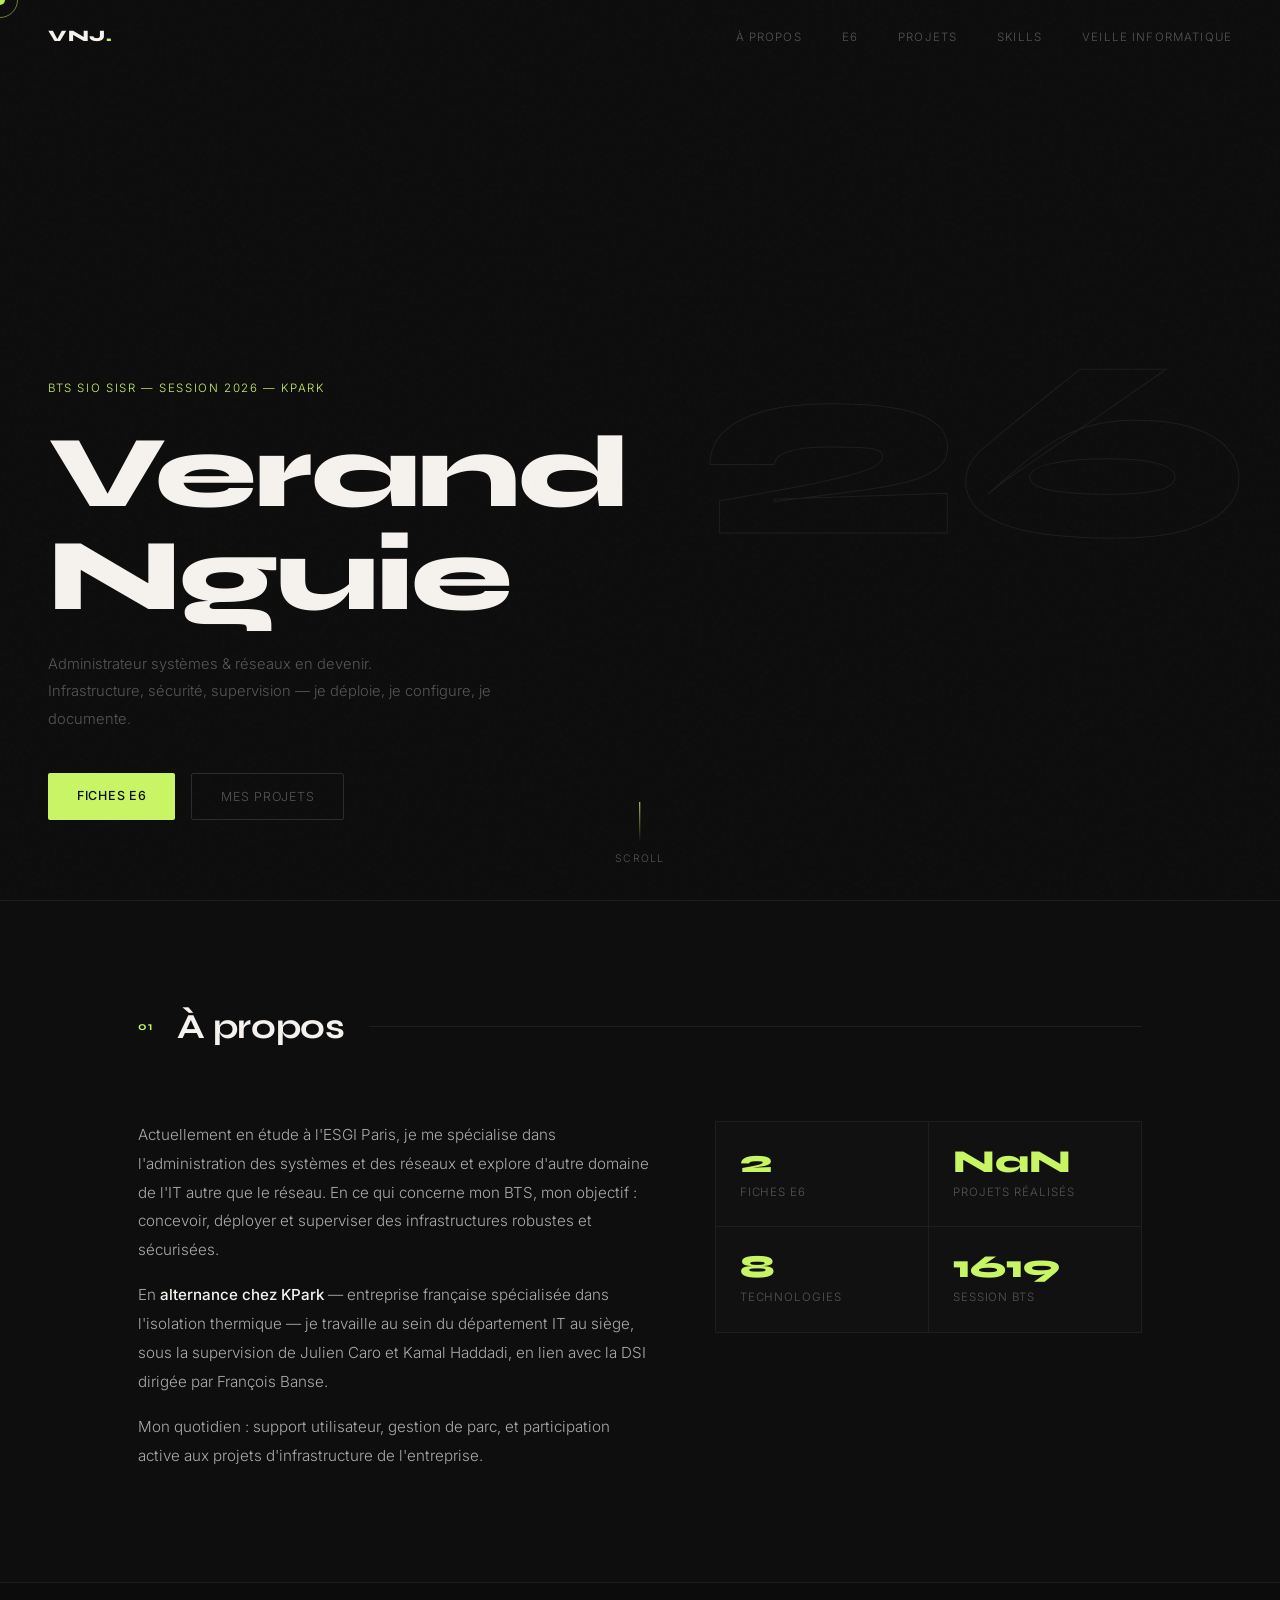
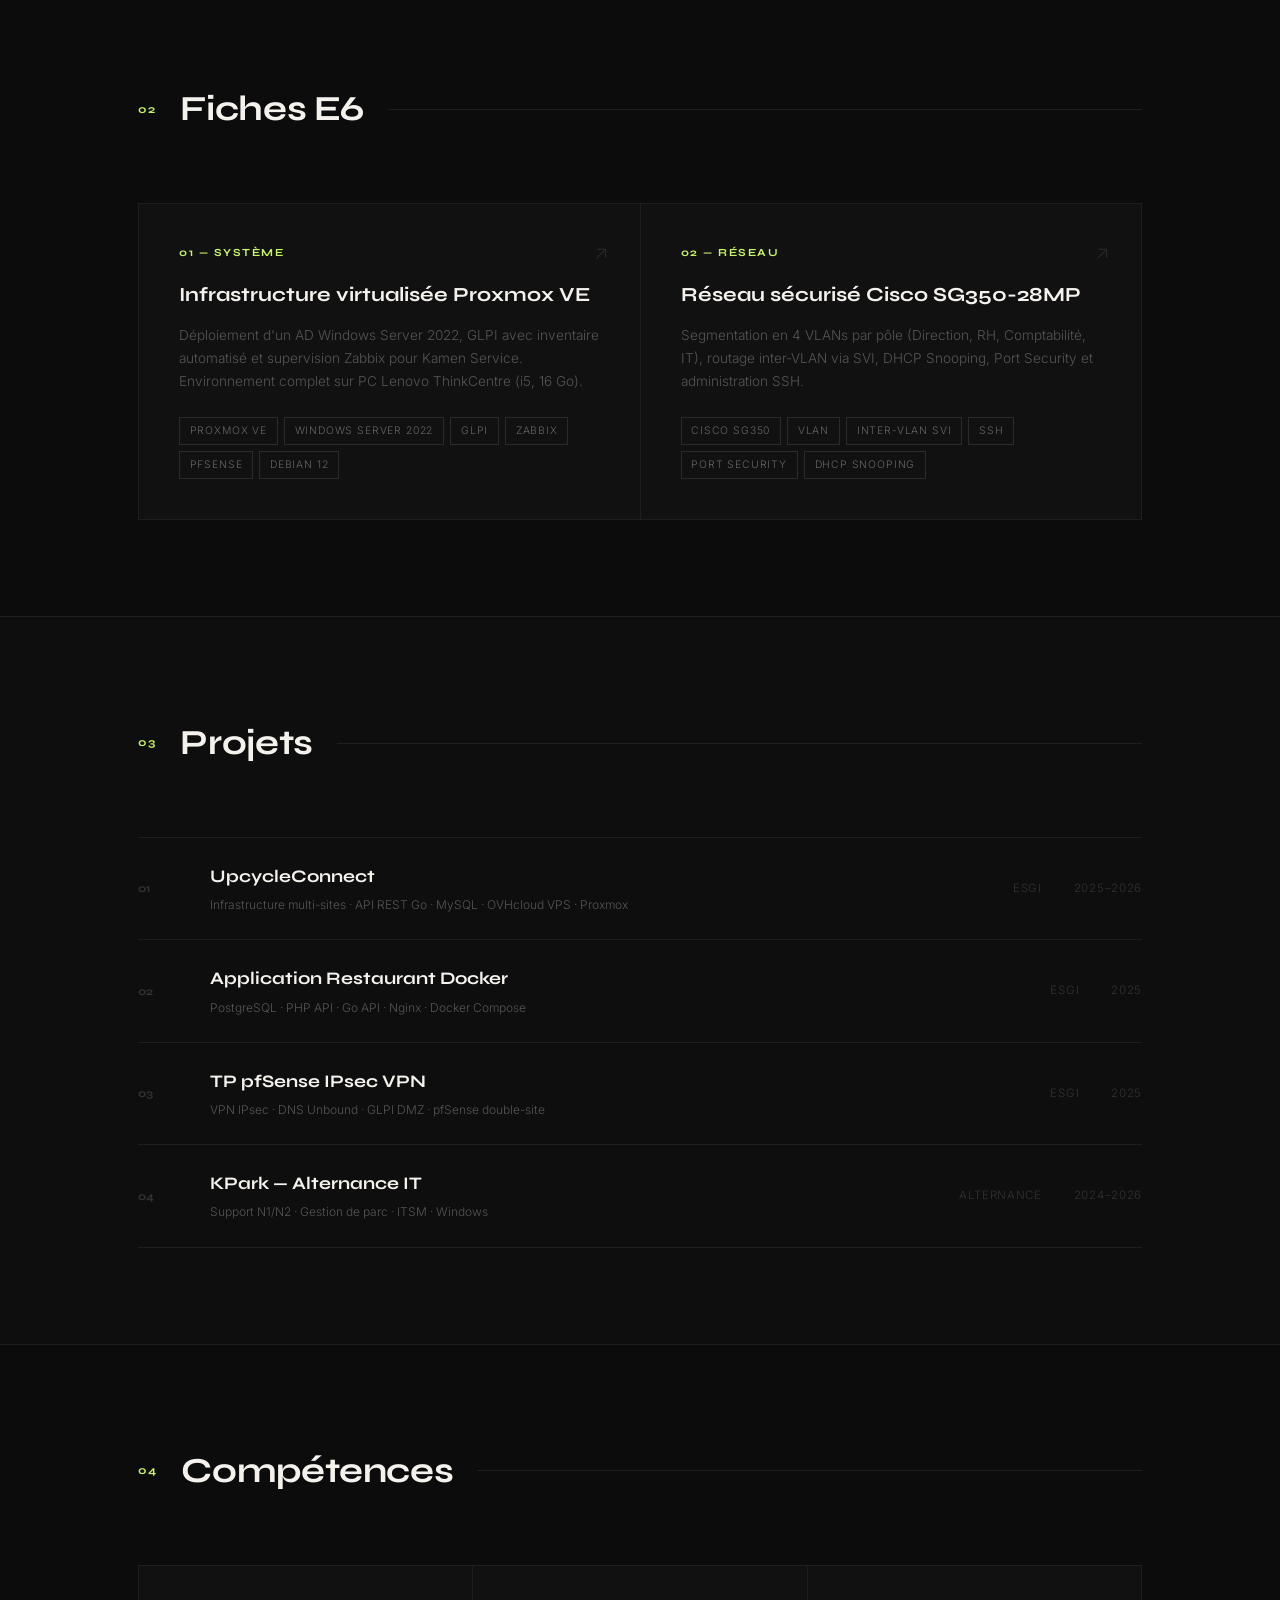
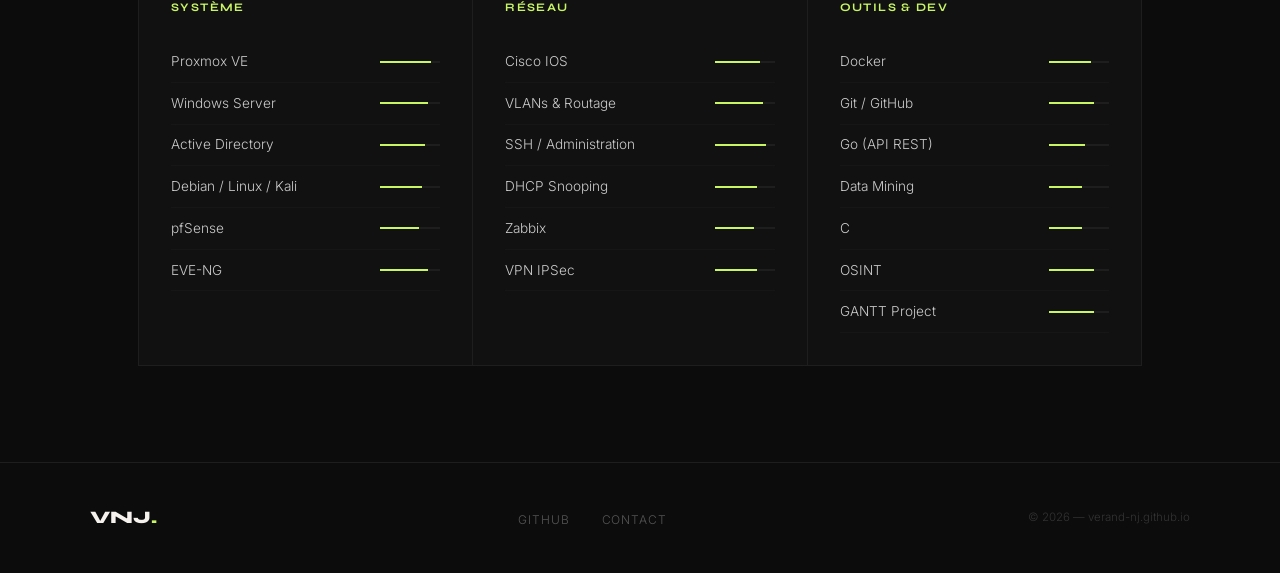
==== index.html @ 76fbdc2b "Dépot portfolio" ====
<!DOCTYPE html>
<html lang="fr">
<head>
  <meta charset="UTF-8" />
  <meta name="viewport" content="width=device-width, initial-scale=1.0" />
  <title>Verand NJ — Portfolio BTS SIO SISR</title>
  <link rel="preconnect" href="https://fonts.googleapis.com" />
  <link rel="preconnect" href="https://fonts.gstatic.com" crossorigin />
  <link href="https://fonts.googleapis.com/css2?family=Syne:wght@400;500;600;700;800&family=Inter:wght@300;400;500&display=swap" rel="stylesheet" />
  <link rel="stylesheet" href="style.css" />
</head>
<body>

  <!-- Curseur personnalisé -->
  <div id="cursor"></div>
  <div id="cursor-ring"></div>

  <!-- NAVBAR -->
  <nav id="navbar">
    <span class="nav-logo">VNJ<span class="accent">.</span></span>
    <ul class="nav-links">
      <li><a href="#about">À propos</a></li>
      <li><a href="#fiches">E6</a></li>
      <li><a href="#projets">Projets</a></li>
      <li><a href="#skills">Skills</a></li>
      <li><a href="#veille informatique">veille informatique</a></li>
    </ul>
  </nav>

  <!-- HERO -->
  <section class="hero" id="home">
    <div class="hero-noise"></div>
    <div class="hero-counter" id="heroNum">26</div>
    <p class="hero-tag" id="heroTag">BTS SIO SISR — Session 2026 — KPark</p>
    <h1 id="heroTitle">Verand<br>Nguie</h1>
    <p class="hero-sub" id="heroSub">
      Administrateur systèmes &amp; réseaux en devenir.<br>
      Infrastructure, sécurité, supervision — je déploie, je configure, je documente.
    </p>
    <div class="hero-btns" id="heroBtns">
      <a class="btn btn-accent" href="#fiches">Fiches E6</a>
      <a class="btn btn-ghost" href="#projets">Mes projets</a>
    </div>
    <div class="hero-scroll">
      <div class="scroll-line"></div>
      <span>Scroll</span>
    </div>
  </section>

  <!-- À PROPOS -->
  <div class="bg-alt" id="about">
    <div class="section reveal">
      <div class="section-header">
        <span class="section-num">01</span>
        <h2 class="section-title">À propos</h2>
        <div class="section-line"></div>
      </div>
      <div class="about-grid">
        <div class="about-text">
          <p>Actuellement en étude à l'ESGI Paris, je me spécialise dans l'administration des systèmes et des réseaux et explore d'autre domaine de l'IT autre que le réseau. En ce qui concerne mon BTS, mon objectif : concevoir, déployer et superviser des infrastructures robustes et sécurisées.</p>
          <p>En <strong>alternance chez KPark</strong> — entreprise française spécialisée dans l'isolation thermique — je travaille au sein du département IT au siège, sous la supervision de Julien Caro et Kamal Haddadi, en lien avec la DSI dirigée par François Banse.</p>
          <p>Mon quotidien : support utilisateur, gestion de parc, et participation active aux projets d'infrastructure de l'entreprise.</p>
        </div>
        <div>
          <div class="about-stats">
            <div class="stat">
              <div class="stat-num" data-target="2">0</div>
              <div class="stat-label">Fiches E6</div>
            </div>
            <div class="stat">
              <div class="stat-num" data-target="..">0</div>
              <div class="stat-label">Projets réalisés</div>
            </div>
            <div class="stat">
              <div class="stat-num" data-target="8">0</div>
              <div class="stat-label">Technologies</div>
            </div>
            <div class="stat">
              <div class="stat-num" data-target="2026">0</div>
              <div class="stat-label">Session BTS</div>
            </div>
          </div>
        </div>
      </div>
    </div>
  </div>

  <!-- FICHES E6 -->
  <div id="fiches">
    <div class="section reveal">
      <div class="section-header">
        <span class="section-num">02</span>
        <h2 class="section-title">Fiches E6</h2>
        <div class="section-line"></div>
      </div>
      <div class="fiches-grid">

        <!-- Fiche Système -->
        <a class="fiche-card" href="Fiche_Système.pdf" target="_blank">
          <div class="fiche-arrow">↗</div>
          <div class="fiche-num">01 — Système</div>
          <div class="fiche-title">Infrastructure virtualisée Proxmox VE</div>
          <div class="fiche-desc">
            Déploiement d'un AD Windows Server 2022, GLPI avec inventaire automatisé et supervision Zabbix pour Kamen Service. Environnement complet sur PC Lenovo ThinkCentre (i5, 16 Go).
          </div>
          <div class="fiche-tags">
            <span class="fiche-tag">Proxmox VE</span>
            <span class="fiche-tag">Windows Server 2022</span>
            <span class="fiche-tag">GLPI</span>
            <span class="fiche-tag">Zabbix</span>
            <span class="fiche-tag">pfSense</span>
            <span class="fiche-tag">Debian 12</span>
          </div>
        </a>

        <!-- Fiche Réseau -->
        <a class="fiche-card" href="Fiche_Réseau.pdf" target="_blank">
          <div class="fiche-arrow">↗</div>
          <div class="fiche-num">02 — Réseau</div>
          <div class="fiche-title">Réseau sécurisé Cisco SG350-28MP</div>
          <div class="fiche-desc">
            Segmentation en 4 VLANs par pôle (Direction, RH, Comptabilité, IT), routage inter-VLAN via SVI, DHCP Snooping, Port Security et administration SSH.
          </div>
          <div class="fiche-tags">
            <span class="fiche-tag">Cisco SG350</span>
            <span class="fiche-tag">VLAN</span>
            <span class="fiche-tag">Inter-VLAN SVI</span>
            <span class="fiche-tag">SSH</span>
            <span class="fiche-tag">Port Security</span>
            <span class="fiche-tag">DHCP Snooping</span>
          </div>
        </a>

      </div>
    </div>
  </div>

  <!-- PROJETS -->
  <div class="bg-alt" id="projets">
    <div class="section reveal">
      <div class="section-header">
        <span class="section-num">03</span>
        <h2 class="section-title">Projets</h2>
        <div class="section-line"></div>
      </div>
      <div class="projects-list">

        <a class="project-row" href="#" target="_blank">
          <span class="project-idx">01</span>
          <div>
            <div class="project-name">UpcycleConnect</div>
            <div class="project-tech">Infrastructure multi-sites · API REST Go · MySQL · OVHcloud VPS · Proxmox</div>
          </div>
          <span class="project-context">ESGI</span>
          <span class="project-year">2025–2026</span>
        </a>

        <a class="project-row" href="#" target="_blank">
          <span class="project-idx">02</span>
          <div>
            <div class="project-name">Application Restaurant Docker</div>
            <div class="project-tech">PostgreSQL · PHP API · Go API · Nginx · Docker Compose</div>
          </div>
          <span class="project-context">ESGI</span>
          <span class="project-year">2025</span>
        </a>

        <a class="project-row" href="#" target="_blank">
          <span class="project-idx">03</span>
          <div>
            <div class="project-name">TP pfSense IPsec VPN</div>
            <div class="project-tech">VPN IPsec · DNS Unbound · GLPI DMZ · pfSense double-site</div>
          </div>
          <span class="project-context">ESGI</span>
          <span class="project-year">2025</span>
        </a>

        <a class="project-row" href="#" target="_blank">
          <span class="project-idx">04</span>
          <div>
            <div class="project-name">KPark — Alternance IT</div>
            <div class="project-tech">Support N1/N2 · Gestion de parc · ITSM · Windows</div>
          </div>
          <span class="project-context">Alternance</span>
          <span class="project-year">2024–2026</span>
        </a>

      </div>
    </div>
  </div>

  <!-- COMPÉTENCES -->
  <div id="skills">
    <div class="section reveal">
      <div class="section-header">
        <span class="section-num">04</span>
        <h2 class="section-title">Compétences</h2>
        <div class="section-line"></div>
      </div>
      <div class="skills-container">

        <div class="skill-block">
          <h3>Système</h3>
          <div class="skill-item"><span class="skill-name">Proxmox VE</span><div class="skill-bar"><div class="skill-bar-fill" data-w="85"></div></div></div>
          <div class="skill-item"><span class="skill-name">Windows Server</span><div class="skill-bar"><div class="skill-bar-fill" data-w="80"></div></div></div>
          <div class="skill-item"><span class="skill-name">Active Directory</span><div class="skill-bar"><div class="skill-bar-fill" data-w="75"></div></div></div>
          <div class="skill-item"><span class="skill-name">Debian / Linux / Kali</span><div class="skill-bar"><div class="skill-bar-fill" data-w="70"></div></div></div>
          <div class="skill-item"><span class="skill-name">pfSense</span><div class="skill-bar"><div class="skill-bar-fill" data-w="65"></div></div></div>
          <div class="skill-item"><span class="skill-name">EVE-NG</span><div class="skill-bar"><div class="skill-bar-fill" data-w="80"></div></div></div>
        </div>

        <div class="skill-block">
          <h3>Réseau</h3>
          <div class="skill-item"><span class="skill-name">Cisco IOS</span><div class="skill-bar"><div class="skill-bar-fill" data-w="75"></div></div></div>
          <div class="skill-item"><span class="skill-name">VLANs & Routage</span><div class="skill-bar"><div class="skill-bar-fill" data-w="80"></div></div></div>
          <div class="skill-item"><span class="skill-name">SSH / Administration</span><div class="skill-bar"><div class="skill-bar-fill" data-w="85"></div></div></div>
          <div class="skill-item"><span class="skill-name">DHCP Snooping</span><div class="skill-bar"><div class="skill-bar-fill" data-w="70"></div></div></div>
          <div class="skill-item"><span class="skill-name">Zabbix</span><div class="skill-bar"><div class="skill-bar-fill" data-w="65"></div></div></div>
          <div class="skill-item"><span class="skill-name">VPN IPSec</span><div class="skill-bar"><div class="skill-bar-fill" data-w="70"></div></div></div>
        </div>

        <div class="skill-block">
          <h3>Outils & Dev</h3>
          <div class="skill-item"><span class="skill-name">Docker</span><div class="skill-bar"><div class="skill-bar-fill" data-w="70"></div></div></div>
          <div class="skill-item"><span class="skill-name">Git / GitHub</span><div class="skill-bar"><div class="skill-bar-fill" data-w="75"></div></div></div>
          <div class="skill-item"><span class="skill-name">Go (API REST)</span><div class="skill-bar"><div class="skill-bar-fill" data-w="60"></div></div></div>
          <div class="skill-item"><span class="skill-name">Data Mining</span><div class="skill-bar"><div class="skill-bar-fill" data-w="55"></div></div></div>
          <div class="skill-item"><span class="skill-name">C</span><div class="skill-bar"><div class="skill-bar-fill" data-w="55"></div></div></div>
          <div class="skill-item"><span class="skill-name">OSINT</span><div class="skill-bar"><div class="skill-bar-fill" data-w="75"></div></div></div>
          <div class="skill-item"><span class="skill-name">GANTT Project</span><div class="skill-bar"><div class="skill-bar-fill" data-w="75"></div></div></div>
        </div>

      </div>
    </div>
  </div>

  <!-- FOOTER -->
  <footer>
    <div class="footer-inner">
      <div class="footer-logo">VNJ<span class="accent">.</span></div>
      <ul class="footer-links">
        <li><a href="https://github.com/verand-nj" target="_blank">GitHub</a></li>
        <li><a href="mailto:verandnguie02@gmail.comm">Contact</a></li>
      </ul>
      <span class="footer-year">© 2026 — verand-nj.github.io</span>
    </div>
  </footer>

  <script src="script.js"></script>
</body>
</html>
---- style.css ----
/* ============================
   RESET & BASE
   ============================ */
*, *::before, *::after {
  margin: 0;
  padding: 0;
  box-sizing: border-box;
}

:root {
  --bg:      #0c0c0c;
  --fg:      #f5f2ee;
  --accent:  #c8f564;
  --muted:   #555;
  --border:  #1e1e1e;
  --card:    #111;
  --bg-alt:  #0e0e0e;
}

html {
  scroll-behavior: smooth;
}

body {
  font-family: 'Inter', sans-serif;
  font-weight: 300;
  background: var(--bg);
  color: var(--fg);
  overflow-x: hidden;
  cursor: none;
  line-height: 1.7;
}

a {
  text-decoration: none;
  color: inherit;
}

/* ============================
   CURSEUR PERSONNALISÉ
   ============================ */
#cursor {
  width: 10px;
  height: 10px;
  background: var(--accent);
  border-radius: 50%;
  position: fixed;
  pointer-events: none;
  z-index: 9999;
  transform: translate(-50%, -50%);
  transition: transform 0.15s ease;
  mix-blend-mode: difference;
}

#cursor-ring {
  width: 36px;
  height: 36px;
  border: 1px solid var(--accent);
  border-radius: 50%;
  position: fixed;
  pointer-events: none;
  z-index: 9998;
  transform: translate(-50%, -50%);
  transition: all 0.12s ease;
  opacity: 0.5;
}

/* ============================
   NAVBAR
   ============================ */
nav {
  position: fixed;
  top: 0;
  left: 0;
  right: 0;
  z-index: 500;
  display: flex;
  justify-content: space-between;
  align-items: center;
  padding: 1.4rem 3rem;
  border-bottom: 1px solid transparent;
  transition: all 0.4s ease;
}

nav.scrolled {
  background: rgba(12, 12, 12, 0.92);
  backdrop-filter: blur(16px);
  border-color: var(--border);
}

.nav-logo {
  font-family: 'Syne', sans-serif;
  font-size: 1rem;
  font-weight: 800;
  letter-spacing: 0.04em;
  color: var(--fg);
}

.accent {
  color: var(--accent);
}

.nav-links {
  display: flex;
  gap: 2.5rem;
  list-style: none;
}

.nav-links a {
  font-size: 0.72rem;
  letter-spacing: 0.1em;
  text-transform: uppercase;
  color: var(--muted);
  transition: color 0.2s;
}

.nav-links a:hover {
  color: var(--accent);
}

/* ============================
   HERO
   ============================ */
.hero {
  min-height: 100vh;
  display: flex;
  flex-direction: column;
  justify-content: flex-end;
  padding: 0 3rem 5rem;
  position: relative;
  overflow: hidden;
}

.hero-noise {
  position: absolute;
  inset: 0;
  background-image: url("data:image/svg+xml,%3Csvg viewBox='0 0 256 256' xmlns='http://www.w3.org/2000/svg'%3E%3Cfilter id='n'%3E%3CfeTurbulence type='fractalNoise' baseFrequency='0.9' numOctaves='4' stitchTiles='stitch'/%3E%3C/filter%3E%3Crect width='100%25' height='100%25' filter='url(%23n)' opacity='0.04'/%3E%3C/svg%3E");
  pointer-events: none;
  opacity: 0.5;
}

.hero-counter {
  position: absolute;
  top: 50%;
  right: 2rem;
  transform: translateY(-50%);
  font-family: 'Syne', sans-serif;
  font-size: clamp(8rem, 20vw, 18rem);
  font-weight: 800;
  color: transparent;
  -webkit-text-stroke: 1px #1e1e1e;
  line-height: 1;
  pointer-events: none;
  user-select: none;
  transition: opacity 0.3s;
}

.hero-tag {
  font-size: 0.72rem;
  letter-spacing: 0.14em;
  text-transform: uppercase;
  color: var(--accent);
  margin-bottom: 1.5rem;
  opacity: 0;
  transform: translateY(20px);
  transition: opacity 0.7s 0.2s ease, transform 0.7s 0.2s ease;
}

h1 {
  font-family: 'Syne', sans-serif;
  font-size: clamp(3rem, 8vw, 7rem);
  font-weight: 800;
  line-height: 1.0;
  letter-spacing: -0.02em;
  opacity: 0;
  transform: translateY(30px);
  transition: opacity 0.7s 0.35s ease, transform 0.7s 0.35s ease;
}

h1 em {
  font-style: normal;
  color: transparent;
  -webkit-text-stroke: 1px var(--fg);
}

.hero-sub {
  margin-top: 1.5rem;
  font-size: 0.92rem;
  color: var(--muted);
  max-width: 460px;
  line-height: 1.85;
  opacity: 0;
  transform: translateY(20px);
  transition: opacity 0.7s 0.5s ease, transform 0.7s 0.5s ease;
}

.hero-btns {
  margin-top: 2.5rem;
  display: flex;
  gap: 1rem;
  opacity: 0;
  transform: translateY(20px);
  transition: opacity 0.7s 0.65s ease, transform 0.7s 0.65s ease;
}

/* BOUTONS */
.btn {
  display: inline-block;
  padding: 0.75rem 1.8rem;
  font-family: 'Inter', sans-serif;
  font-size: 0.78rem;
  letter-spacing: 0.06em;
  text-transform: uppercase;
  border-radius: 2px;
  transition: all 0.25s;
  cursor: none;
}

.btn-accent {
  background: var(--accent);
  color: #0c0c0c;
  font-weight: 500;
}

.btn-ghost {
  border: 1px solid #2a2a2a;
  color: var(--muted);
}

.btn-accent:hover {
  background: #d4ff6e;
  transform: translateY(-2px);
}

.btn-ghost:hover {
  border-color: var(--muted);
  color: var(--fg);
  transform: translateY(-2px);
}

/* SCROLL INDICATOR */
.hero-scroll {
  position: absolute;
  bottom: 2rem;
  left: 50%;
  transform: translateX(-50%);
  display: flex;
  flex-direction: column;
  align-items: center;
  gap: 0.5rem;
  font-size: 0.65rem;
  letter-spacing: 0.12em;
  text-transform: uppercase;
  color: var(--muted);
  opacity: 0;
  animation: fadeIn 1s 1.2s forwards;
}

.scroll-line {
  width: 1px;
  height: 40px;
  background: linear-gradient(to bottom, var(--accent), transparent);
  animation: scrollAnim 1.5s ease-in-out infinite;
}

@keyframes scrollAnim {
  0%   { transform: scaleY(0); transform-origin: top; }
  50%  { transform: scaleY(1); transform-origin: top; }
  51%  { transform: scaleY(1); transform-origin: bottom; }
  100% { transform: scaleY(0); transform-origin: bottom; }
}

@keyframes fadeIn {
  to { opacity: 1; }
}

/* ============================
   LAYOUT SECTIONS
   ============================ */
.bg-alt {
  background: var(--bg-alt);
  border-top: 1px solid var(--border);
  border-bottom: 1px solid var(--border);
}

.section {
  max-width: 1100px;
  margin: 0 auto;
  padding: 6rem 3rem;
}

.section-header {
  display: flex;
  align-items: center;
  gap: 1.5rem;
  margin-bottom: 4rem;
}

.section-num {
  font-family: 'Syne', sans-serif;
  font-size: 0.72rem;
  font-weight: 700;
  letter-spacing: 0.1em;
  color: var(--accent);
  white-space: nowrap;
}

.section-title {
  font-family: 'Syne', sans-serif;
  font-size: 2.2rem;
  font-weight: 700;
  letter-spacing: -0.01em;
  white-space: nowrap;
}

.section-line {
  flex: 1;
  height: 1px;
  background: var(--border);
}

/* ============================
   À PROPOS
   ============================ */
.about-grid {
  display: grid;
  grid-template-columns: 1.2fr 1fr;
  gap: 4rem;
  align-items: start;
}

.about-text p {
  font-size: 0.95rem;
  color: #aaa;
  line-height: 1.9;
  margin-bottom: 1rem;
}

.about-text p strong {
  color: var(--fg);
  font-weight: 500;
}

.about-stats {
  display: grid;
  grid-template-columns: 1fr 1fr;
  gap: 1px;
  background: var(--border);
  border: 1px solid var(--border);
}

.stat {
  background: var(--card);
  padding: 1.5rem;
}

.stat-num {
  font-family: 'Syne', sans-serif;
  font-size: 2rem;
  font-weight: 800;
  color: var(--accent);
  line-height: 1;
  margin-bottom: 0.3rem;
}

.stat-label {
  font-size: 0.72rem;
  letter-spacing: 0.08em;
  text-transform: uppercase;
  color: var(--muted);
}

/* ============================
   FICHES E6
   ============================ */
.fiches-grid {
  display: grid;
  grid-template-columns: 1fr 1fr;
  gap: 1px;
  background: var(--border);
  border: 1px solid var(--border);
}

.fiche-card {
  background: var(--card);
  padding: 2.5rem;
  position: relative;
  overflow: hidden;
  transition: background 0.3s;
  display: block;
  cursor: none;
}

.fiche-card::before {
  content: '';
  position: absolute;
  bottom: 0;
  left: 0;
  right: 0;
  height: 2px;
  background: var(--accent);
  transform: scaleX(0);
  transform-origin: left;
  transition: transform 0.4s ease;
}

.fiche-card:hover {
  background: #161616;
}

.fiche-card:hover::before {
  transform: scaleX(1);
}

.fiche-num {
  font-family: 'Syne', sans-serif;
  font-size: 0.68rem;
  font-weight: 700;
  letter-spacing: 0.14em;
  text-transform: uppercase;
  color: var(--accent);
  margin-bottom: 1.2rem;
}

.fiche-title {
  font-family: 'Syne', sans-serif;
  font-size: 1.25rem;
  font-weight: 700;
  line-height: 1.3;
  margin-bottom: 1rem;
  color: var(--fg);
}

.fiche-desc {
  font-size: 0.85rem;
  color: var(--muted);
  line-height: 1.7;
  margin-bottom: 1.5rem;
}

.fiche-tags {
  display: flex;
  flex-wrap: wrap;
  gap: 0.4rem;
}

.fiche-tag {
  font-size: 0.65rem;
  letter-spacing: 0.08em;
  text-transform: uppercase;
  padding: 0.25rem 0.6rem;
  border: 1px solid #2a2a2a;
  color: #666;
}

.fiche-arrow {
  position: absolute;
  top: 2rem;
  right: 2rem;
  font-size: 1.2rem;
  color: #2a2a2a;
  transition: all 0.3s;
}

.fiche-card:hover .fiche-arrow {
  color: var(--accent);
  transform: translate(3px, -3px);
}

/* ============================
   PROJETS
   ============================ */
.projects-list {
  border-top: 1px solid var(--border);
}

.project-row {
  display: grid;
  grid-template-columns: 2.5rem 1fr auto auto;
  align-items: center;
  gap: 2rem;
  padding: 1.5rem 0;
  border-bottom: 1px solid var(--border);
  transition: all 0.25s;
  cursor: none;
  position: relative;
  overflow: hidden;
}

.project-row::before {
  content: '';
  position: absolute;
  left: 0;
  top: 0;
  bottom: 0;
  width: 0;
  background: rgba(200, 245, 100, 0.04);
  transition: width 0.4s ease;
}

.project-row:hover::before {
  width: 100%;
}

.project-row:hover .project-name {
  color: var(--accent);
}

.project-idx {
  font-family: 'Syne', sans-serif;
  font-size: 0.7rem;
  font-weight: 700;
  color: #333;
}

.project-name {
  font-family: 'Syne', sans-serif;
  font-size: 1.1rem;
  font-weight: 700;
  transition: color 0.25s;
  margin-bottom: 0.2rem;
}

.project-tech {
  font-size: 0.75rem;
  color: var(--muted);
}

.project-context {
  font-size: 0.72rem;
  color: #333;
  letter-spacing: 0.06em;
  text-transform: uppercase;
}

.project-year {
  font-size: 0.72rem;
  color: #333;
  letter-spacing: 0.06em;
  white-space: nowrap;
}

/* ============================
   COMPÉTENCES
   ============================ */
.skills-container {
  display: grid;
  grid-template-columns: repeat(3, 1fr);
  gap: 1px;
  background: var(--border);
  border: 1px solid var(--border);
}

.skill-block {
  background: var(--card);
  padding: 2rem;
}

.skill-block h3 {
  font-family: 'Syne', sans-serif;
  font-size: 0.72rem;
  font-weight: 700;
  letter-spacing: 0.12em;
  text-transform: uppercase;
  color: var(--accent);
  margin-bottom: 1.5rem;
}

.skill-item {
  display: flex;
  align-items: center;
  justify-content: space-between;
  padding: 0.55rem 0;
  border-bottom: 1px solid #161616;
}

.skill-name {
  font-size: 0.85rem;
  color: #ccc;
}

.skill-bar {
  width: 60px;
  height: 2px;
  background: #1e1e1e;
  position: relative;
  flex-shrink: 0;
}

.skill-bar-fill {
  height: 100%;
  background: var(--accent);
  width: 0;
  transition: width 1.2s ease;
}

/* ============================
   FOOTER
   ============================ */
footer {
  border-top: 1px solid var(--border);
  padding: 2.5rem 3rem;
}

.footer-inner {
  max-width: 1100px;
  margin: 0 auto;
  display: flex;
  justify-content: space-between;
  align-items: center;
}

.footer-logo {
  font-family: 'Syne', sans-serif;
  font-size: 1.1rem;
  font-weight: 800;
}

.footer-links {
  display: flex;
  gap: 2rem;
  list-style: none;
}

.footer-links a {
  font-size: 0.75rem;
  letter-spacing: 0.08em;
  text-transform: uppercase;
  color: var(--muted);
  transition: color 0.2s;
}

.footer-links a:hover {
  color: var(--accent);
}

.footer-year {
  font-size: 0.72rem;
  color: #333;
}

/* ============================
   ANIMATIONS SCROLL REVEAL
   ============================ */
.reveal {
  opacity: 0;
  transform: translateY(30px);
  transition: opacity 0.8s cubic-bezier(0.16, 1, 0.3, 1),
              transform 0.8s cubic-bezier(0.16, 1, 0.3, 1);
}

.reveal.visible {
  opacity: 1;
  transform: none;
}

/* ============================
   RESPONSIVE
   ============================ */
@media (max-width: 768px) {
  nav { padding: 1rem 1.5rem; }
  .nav-links { gap: 1.2rem; }

  .hero { padding: 0 1.5rem 4rem; }
  .hero-counter { display: none; }

  .section { padding: 4rem 1.5rem; }

  .about-grid { grid-template-columns: 1fr; gap: 2.5rem; }
  .fiches-grid { grid-template-columns: 1fr; }

  .project-row {
    grid-template-columns: 2rem 1fr;
    grid-template-rows: auto auto;
  }
  .project-context, .project-year { display: none; }

  .skills-container { grid-template-columns: 1fr; }

  .footer-inner {
    flex-direction: column;
    gap: 1.5rem;
    text-align: center;
  }
}
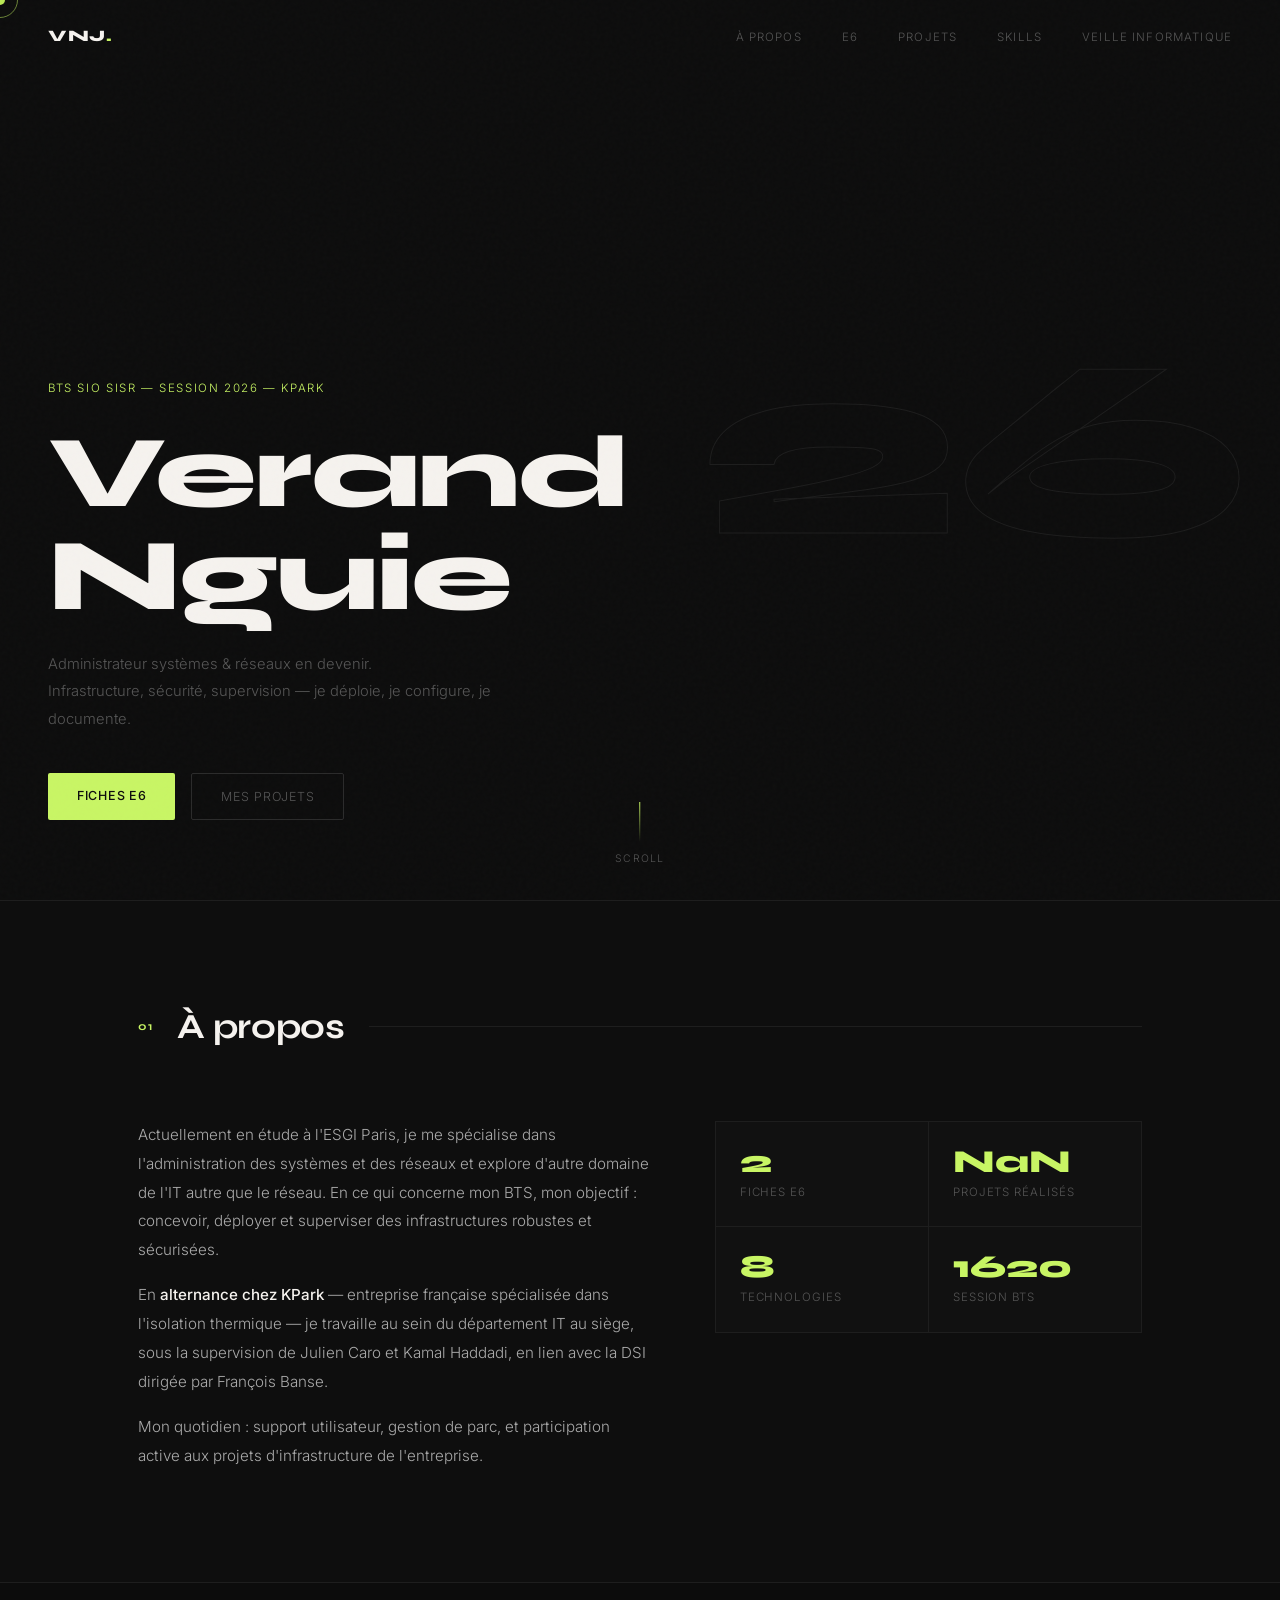
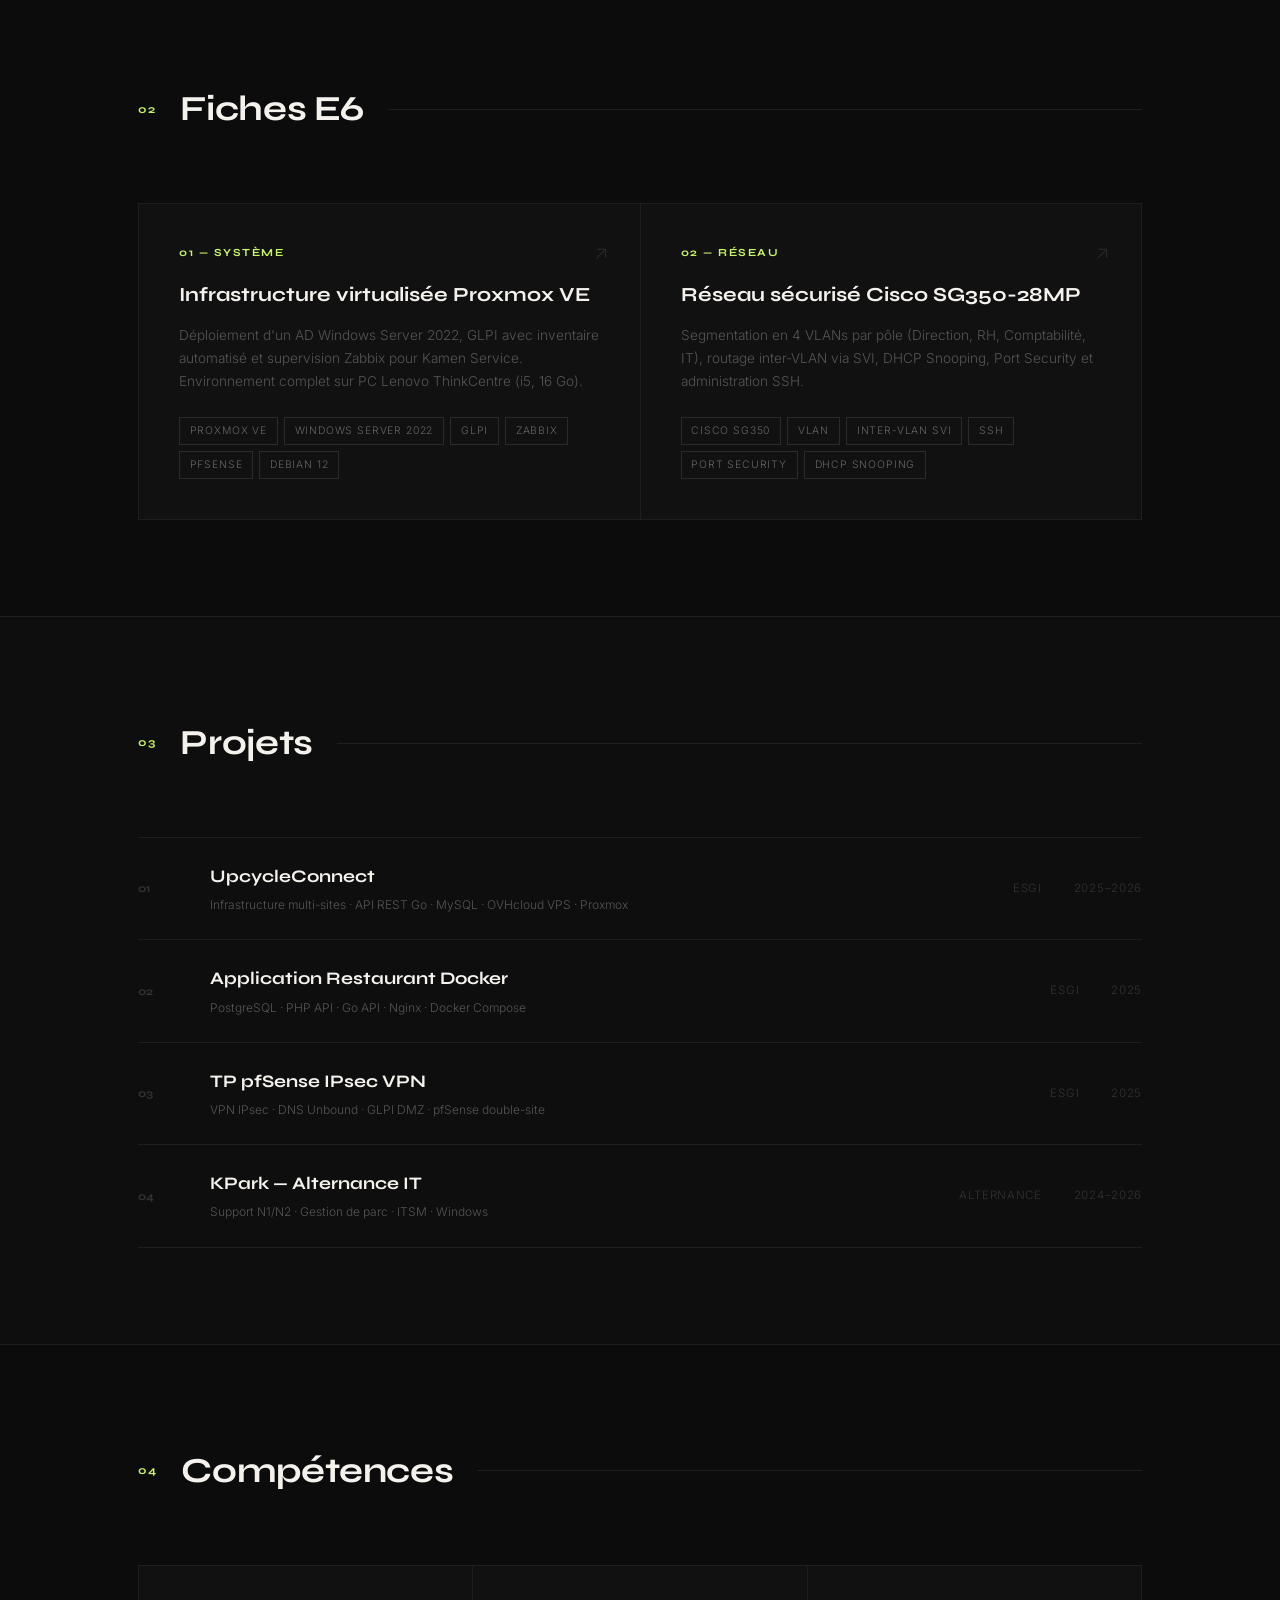
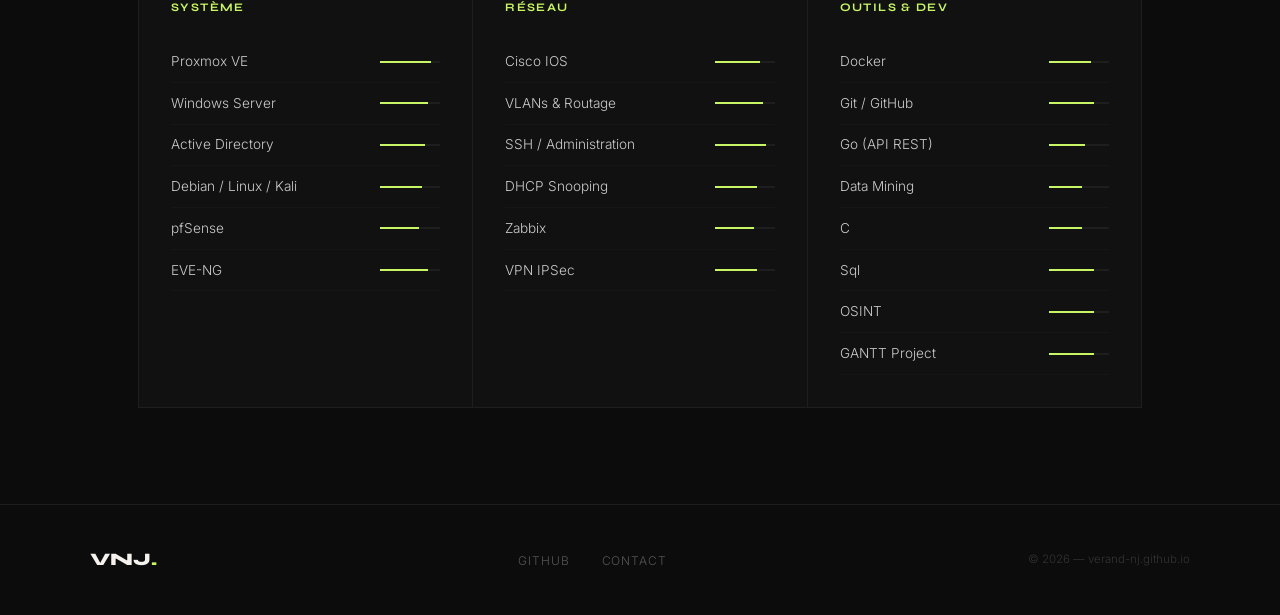
==== commit 7b805224: "Add SQL skill item with 75% proficiency" ====
--- a/index.html
+++ b/index.html
@@ -226,6 +226,7 @@
           <div class="skill-item"><span class="skill-name">Go (API REST)</span><div class="skill-bar"><div class="skill-bar-fill" data-w="60"></div></div></div>
           <div class="skill-item"><span class="skill-name">Data Mining</span><div class="skill-bar"><div class="skill-bar-fill" data-w="55"></div></div></div>
           <div class="skill-item"><span class="skill-name">C</span><div class="skill-bar"><div class="skill-bar-fill" data-w="55"></div></div></div>
+          <div class="skill-item"><span class="skill-name">Sql</span><div class="skill-bar"><div class="skill-bar-fill" data-w="75"></div></div></div>
           <div class="skill-item"><span class="skill-name">OSINT</span><div class="skill-bar"><div class="skill-bar-fill" data-w="75"></div></div></div>
           <div class="skill-item"><span class="skill-name">GANTT Project</span><div class="skill-bar"><div class="skill-bar-fill" data-w="75"></div></div></div>
         </div>
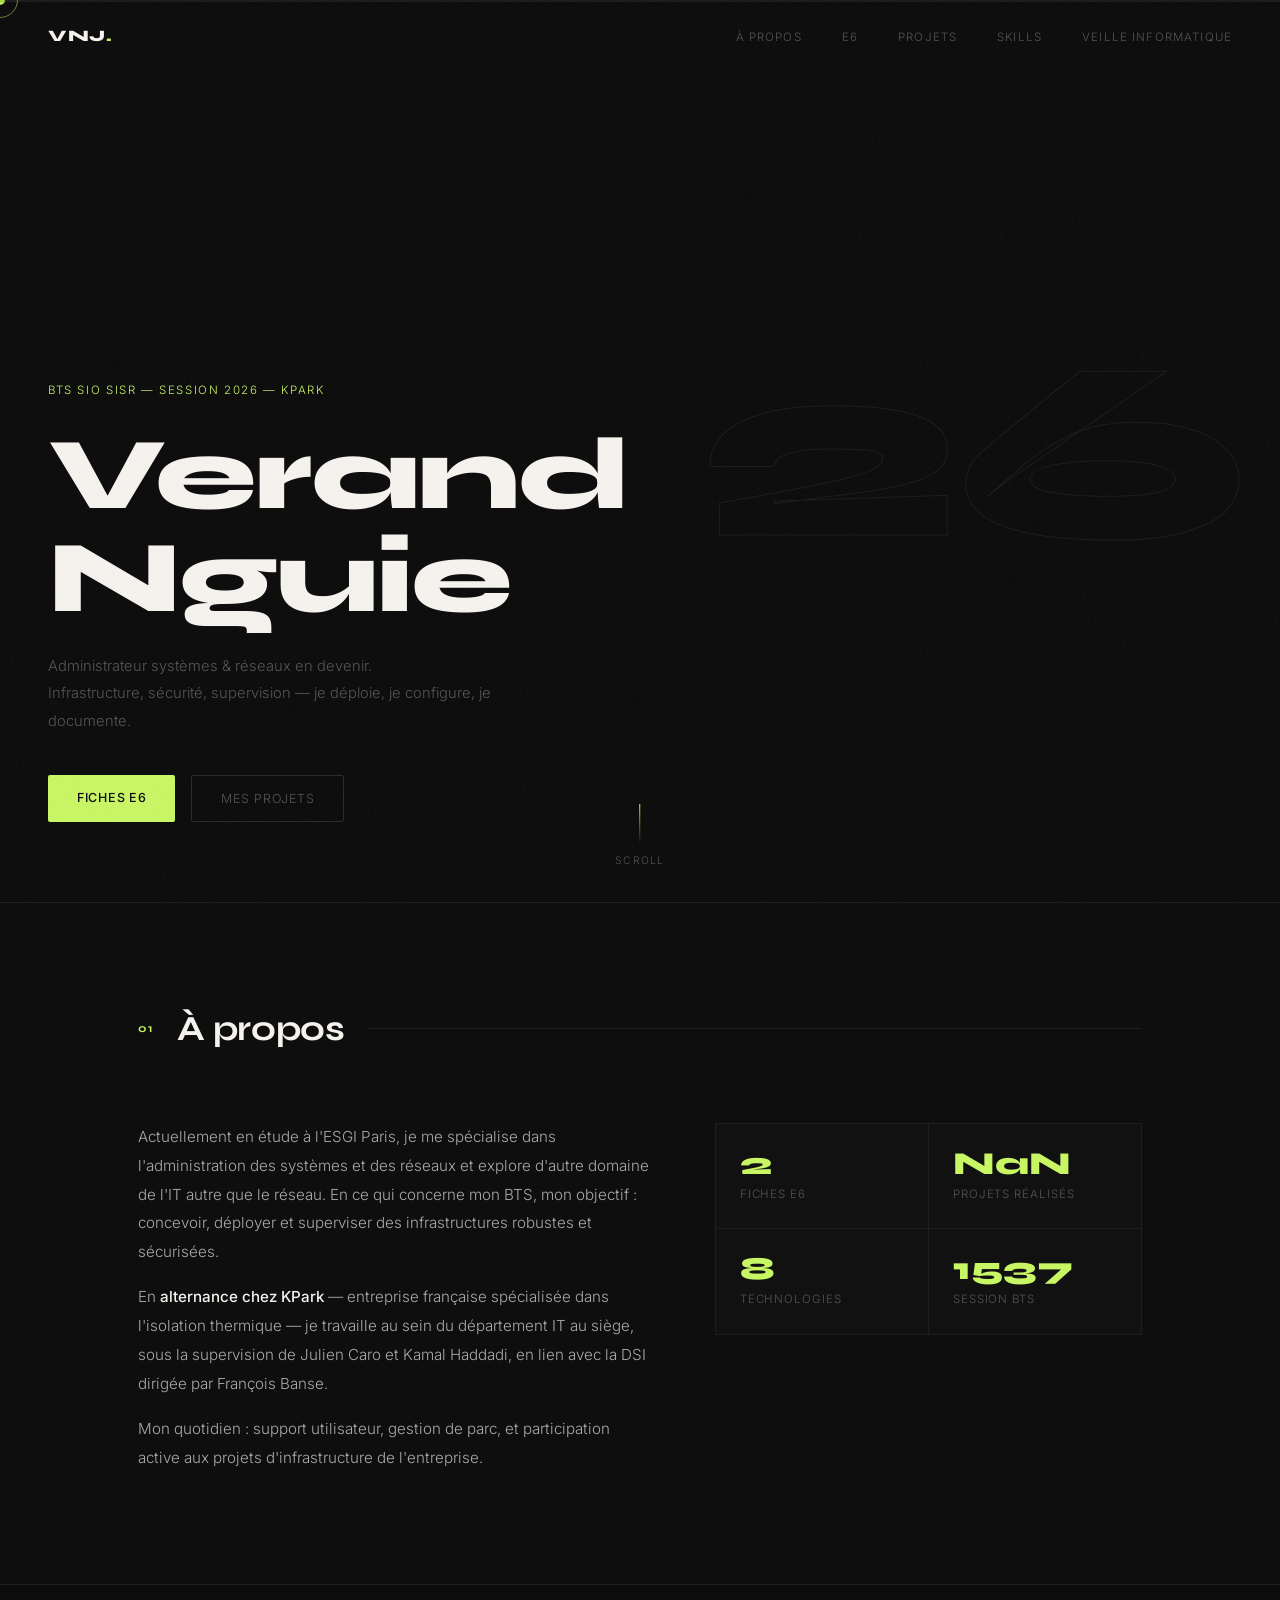
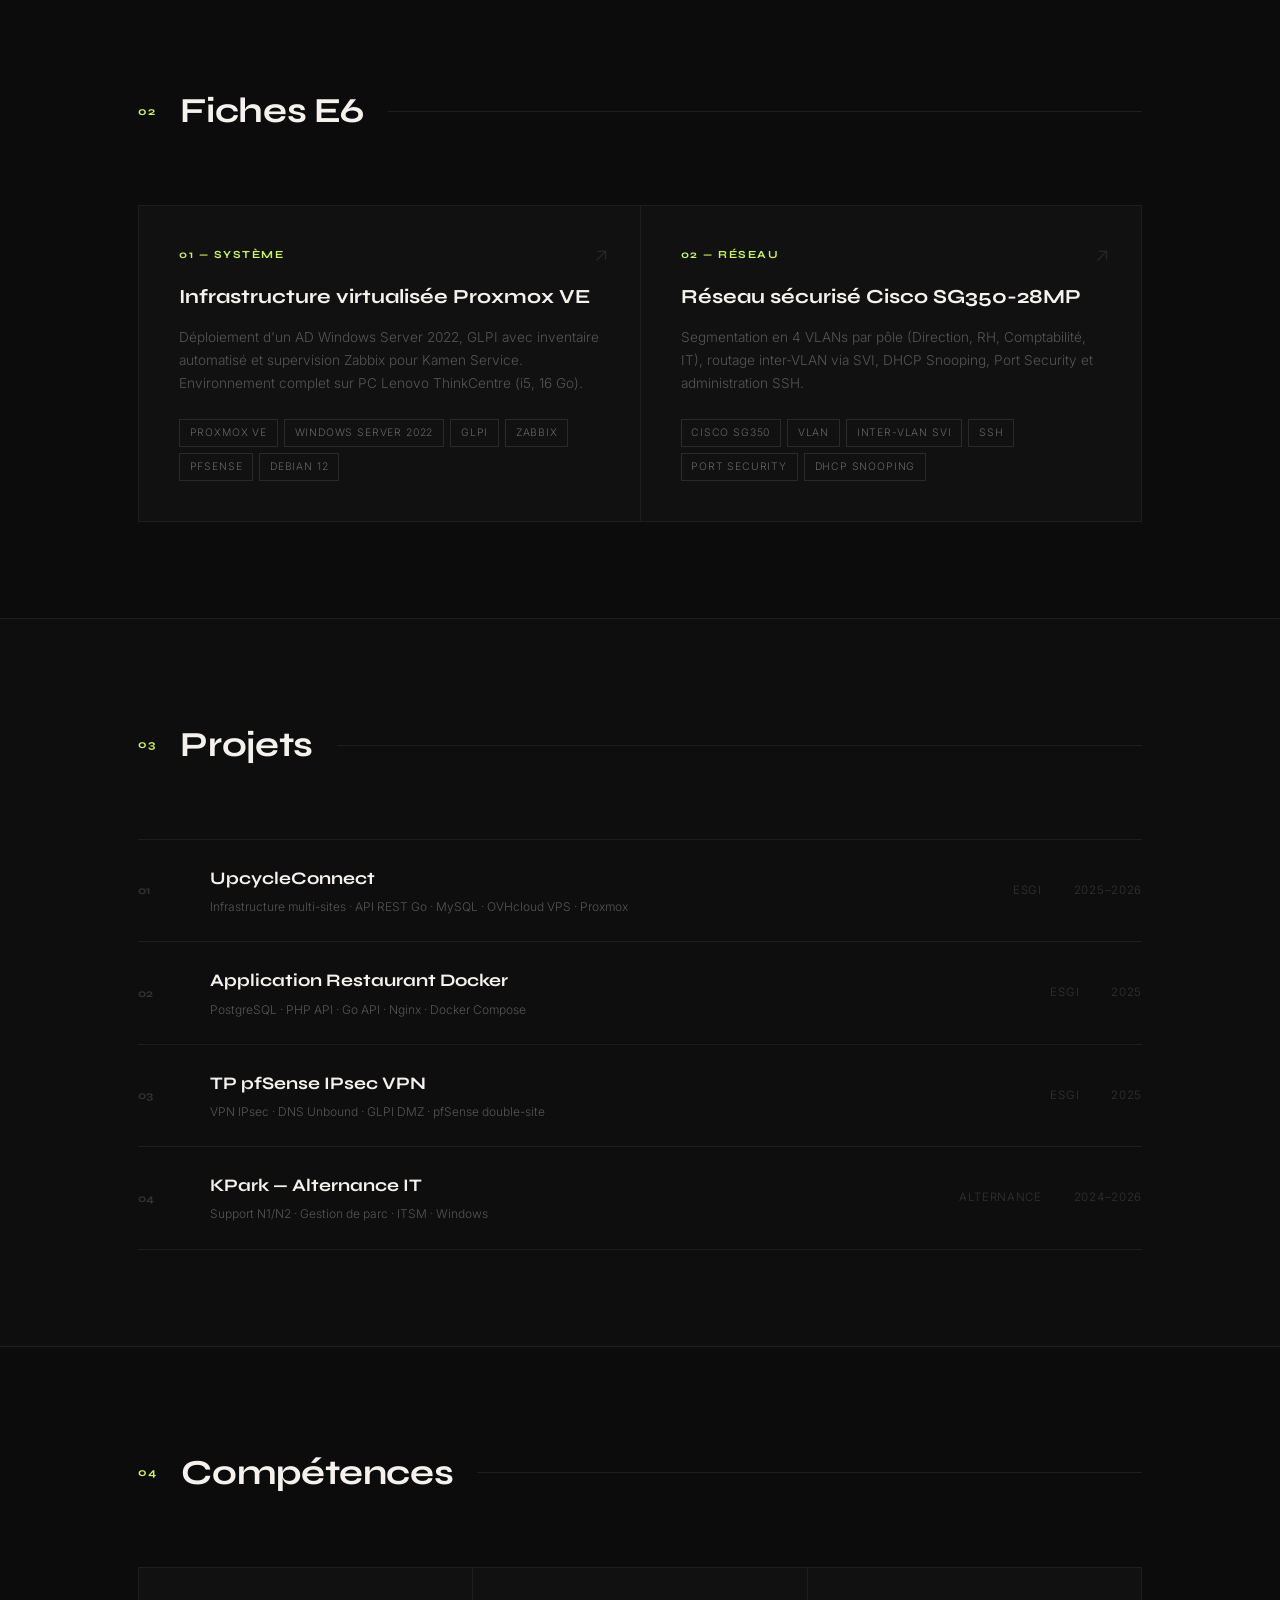
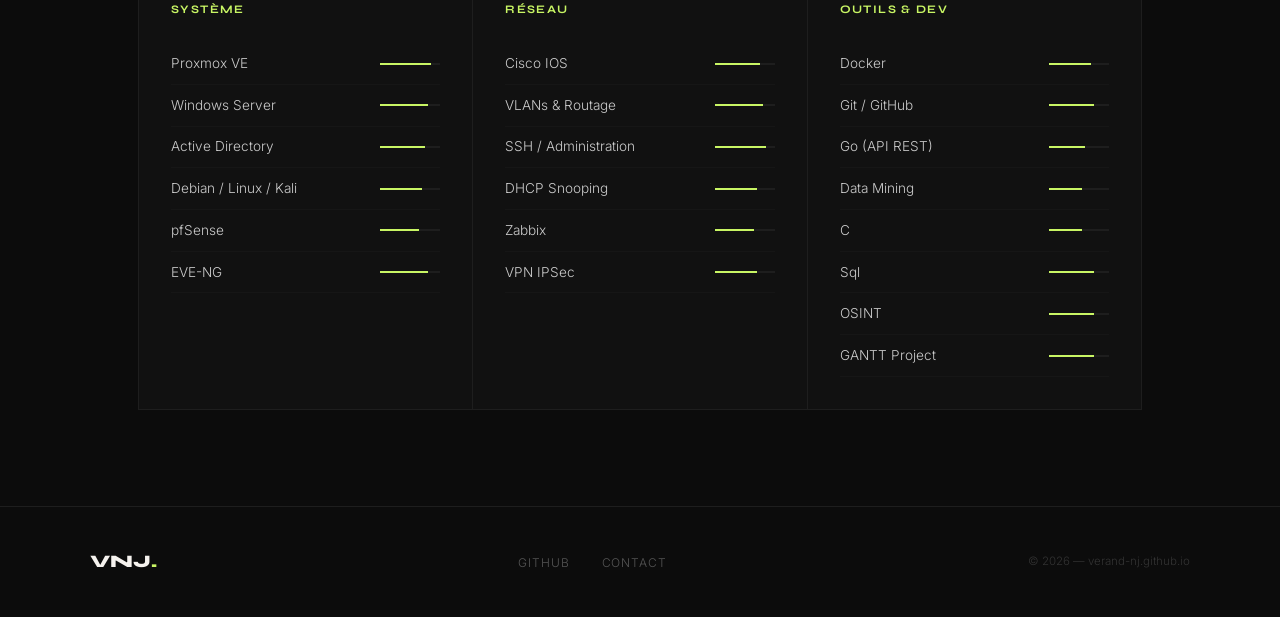
==== commit 9f54cfff: "ztna" ====
--- a/index.html
+++ b/index.html
@@ -14,6 +14,7 @@
   <!-- Curseur personnalisé -->
   <div id="cursor"></div>
   <div id="cursor-ring"></div>
+  <div class="bg-alt" id="veille"></div>
 
   <!-- NAVBAR -->
   <nav id="navbar">
@@ -23,7 +24,7 @@
       <li><a href="#fiches">E6</a></li>
       <li><a href="#projets">Projets</a></li>
       <li><a href="#skills">Skills</a></li>
-      <li><a href="#veille informatique">veille informatique</a></li>
+      <li><a href="assets/veille/ZTNA_Veille_Informatique_Verand.pdf" download="ZTNA_Veille_Technologique_Verand.pdf">veille informatique</a></li>
     </ul>
   </nav>
 
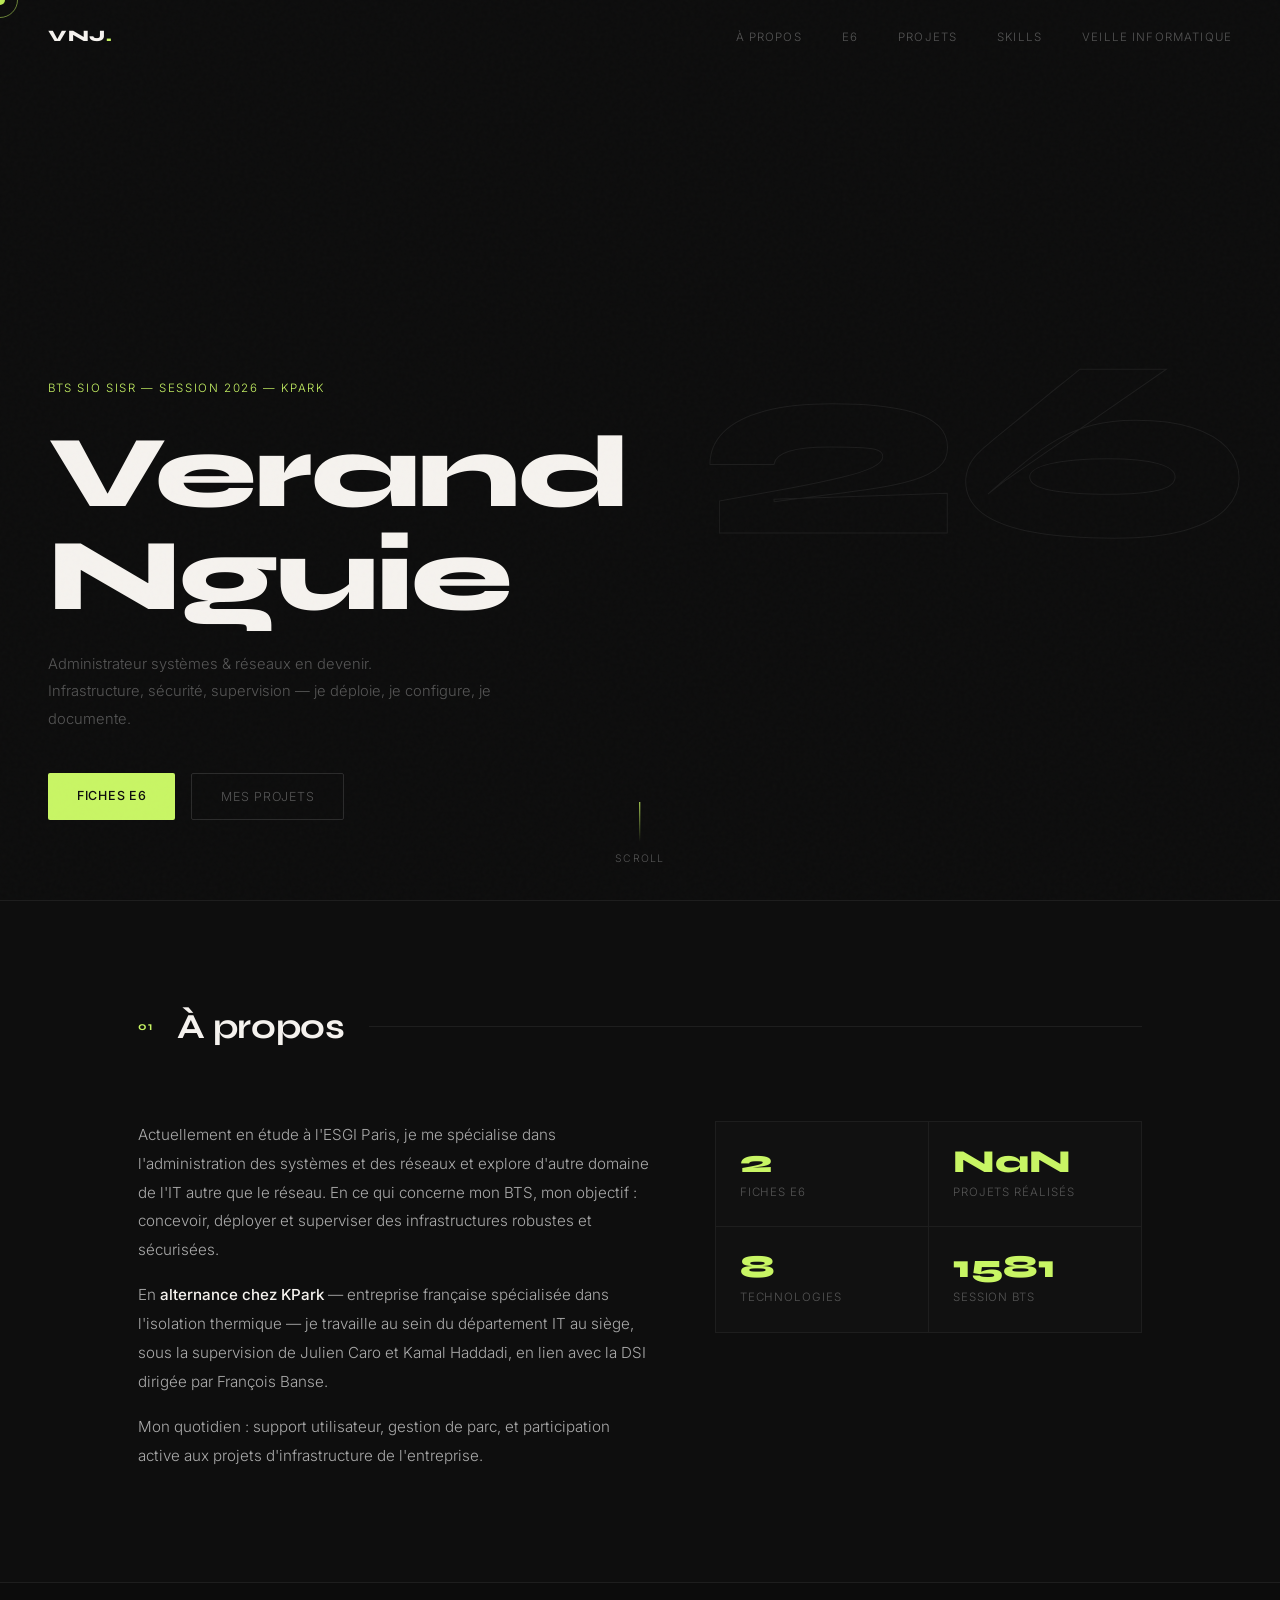
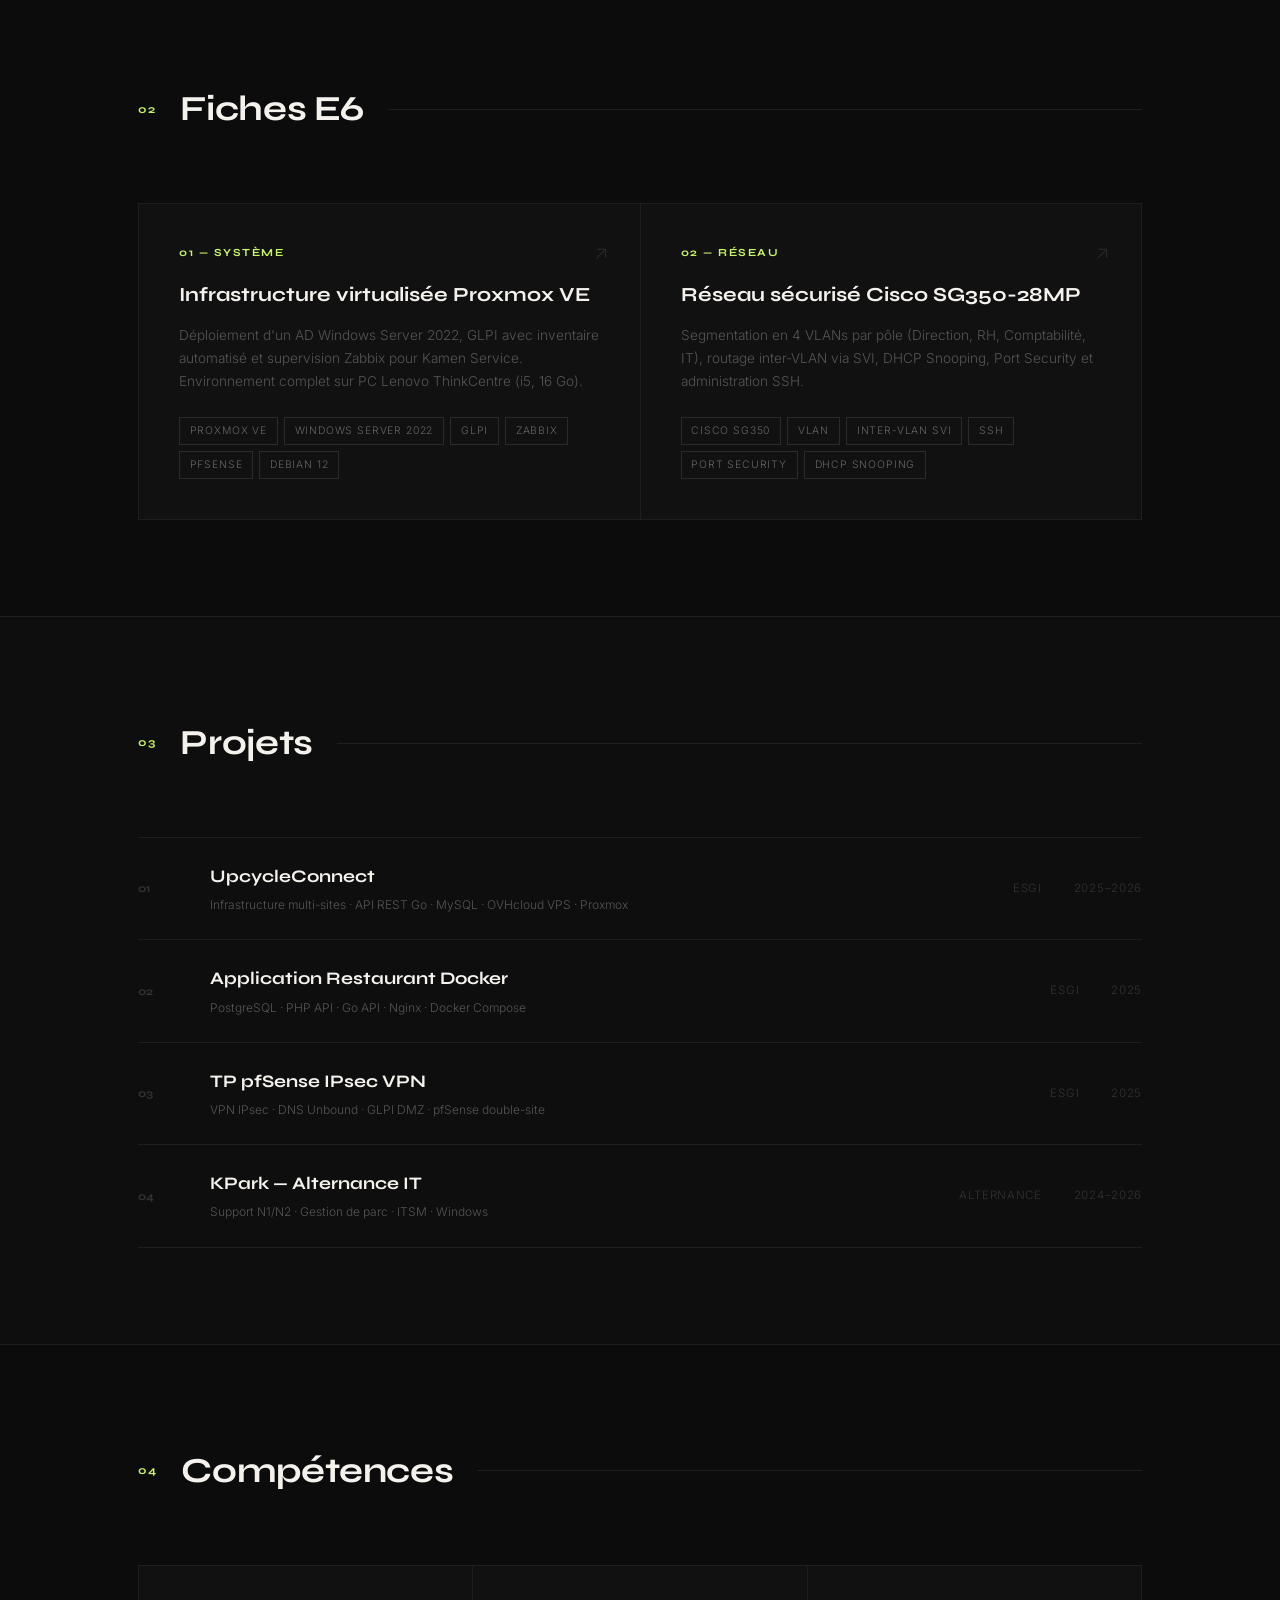
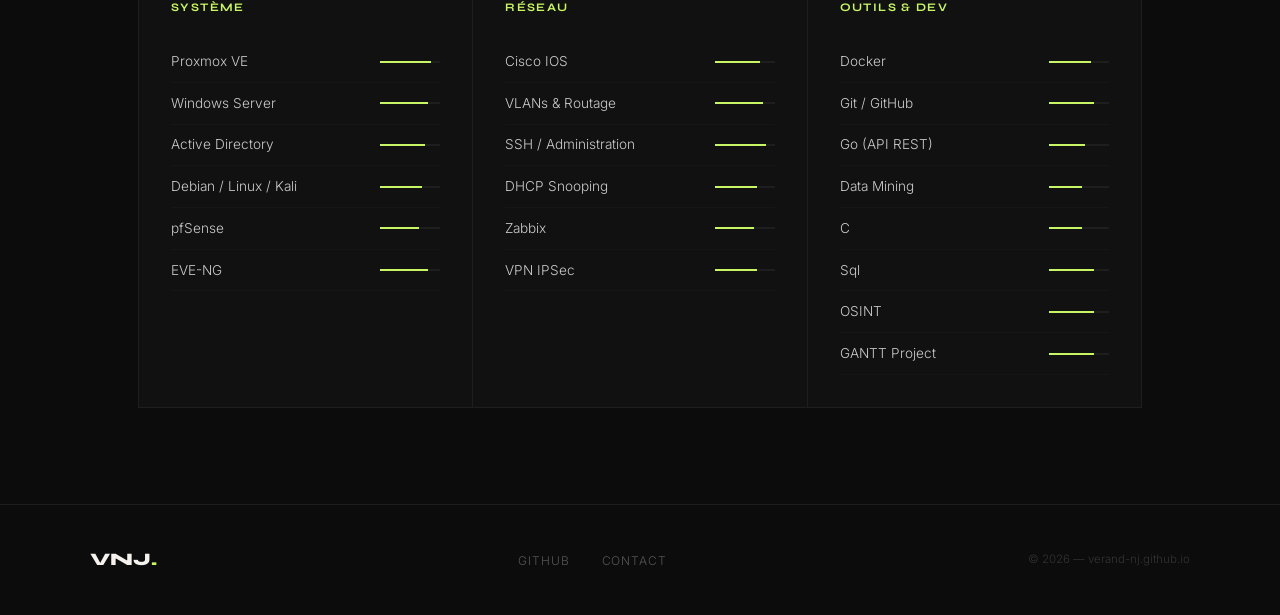
==== commit 0f7973c8: "ztna" ====
--- a/index.html
+++ b/index.html
@@ -14,7 +14,6 @@
   <!-- Curseur personnalisé -->
   <div id="cursor"></div>
   <div id="cursor-ring"></div>
-  <div class="bg-alt" id="veille"></div>
 
   <!-- NAVBAR -->
   <nav id="navbar">
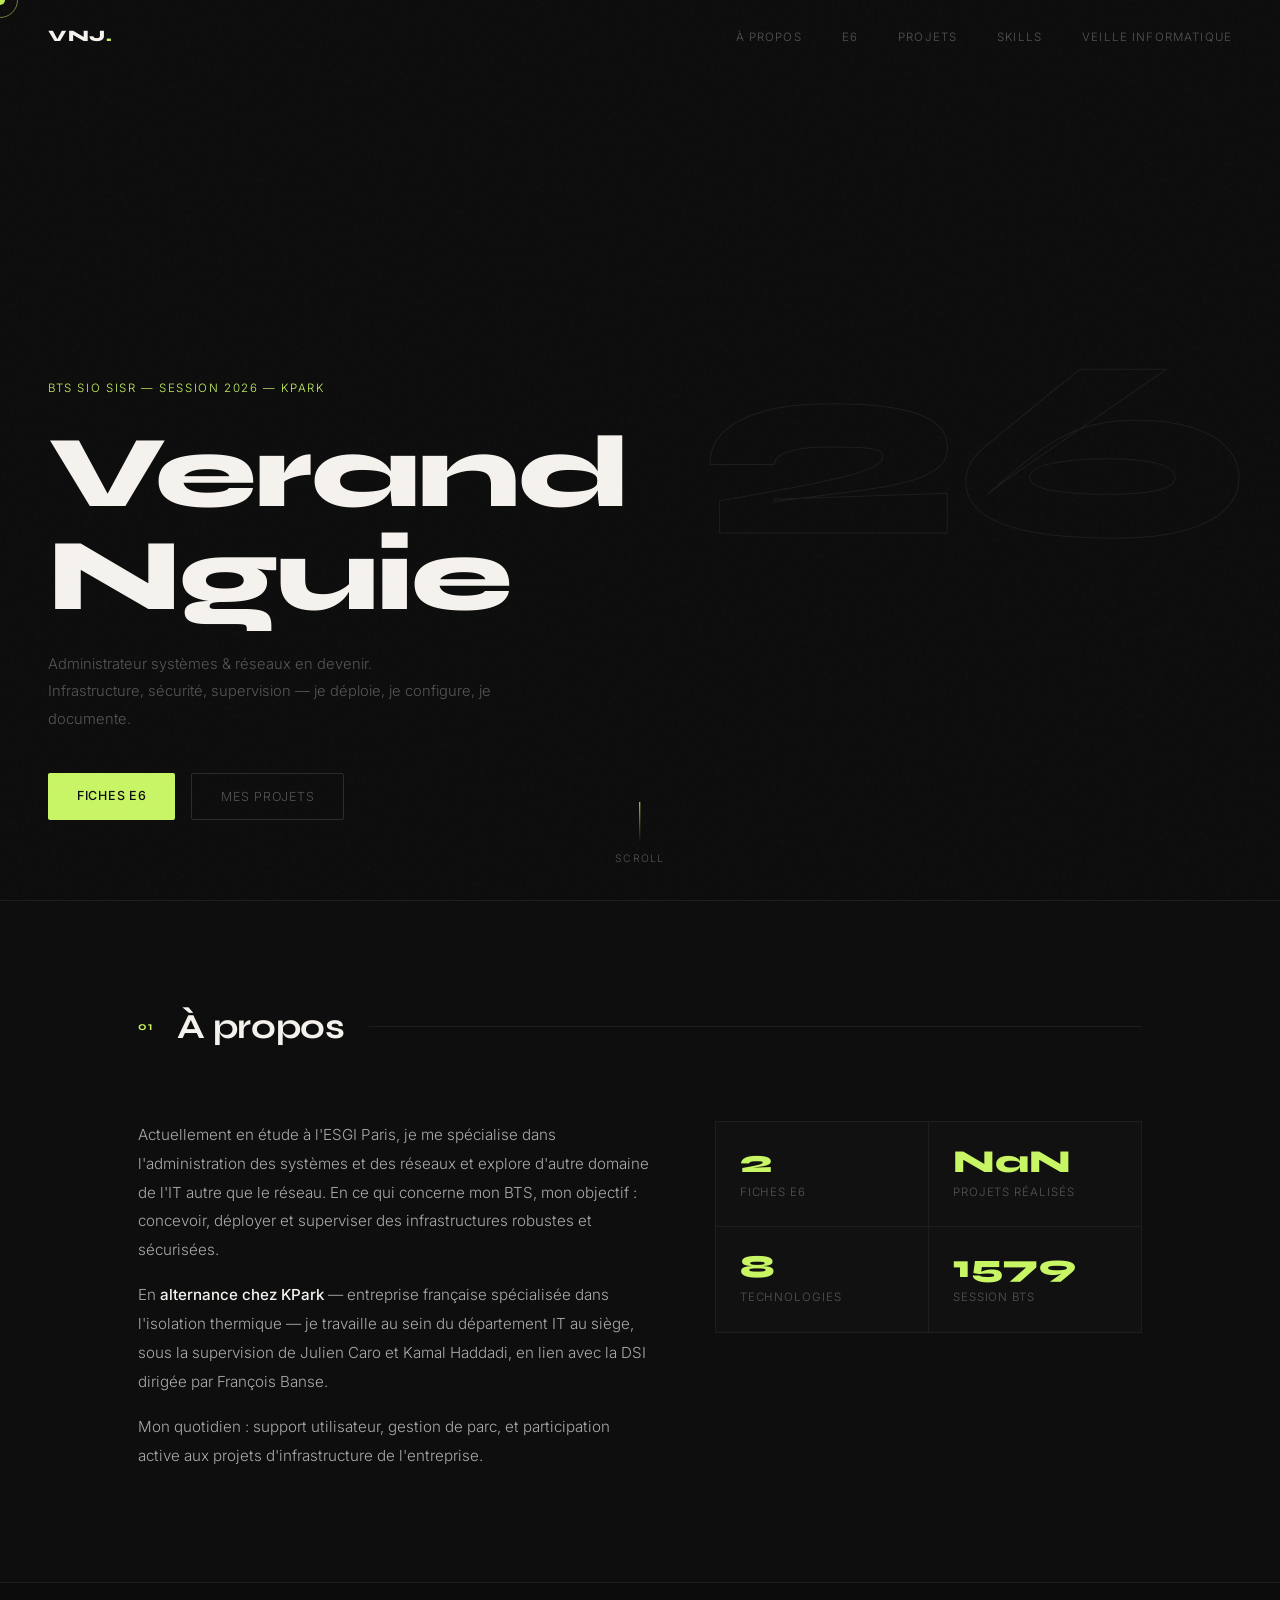
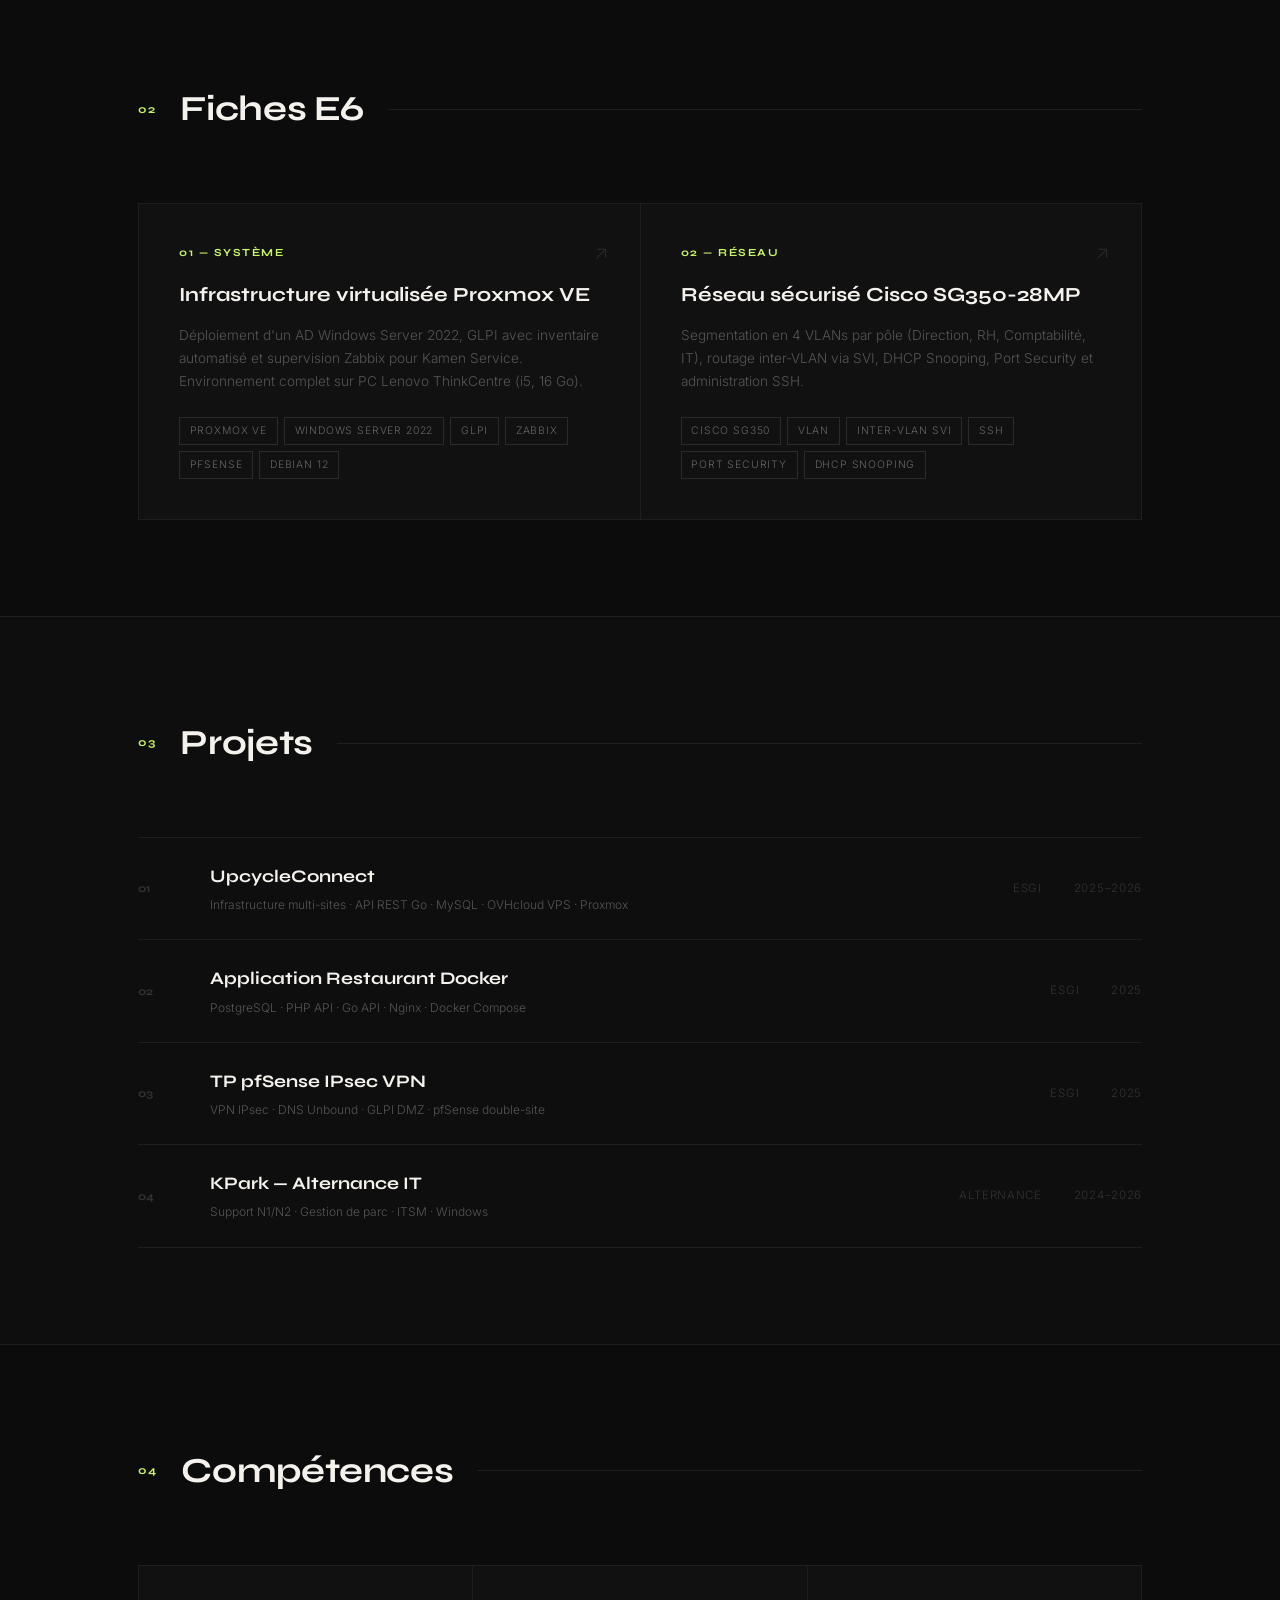
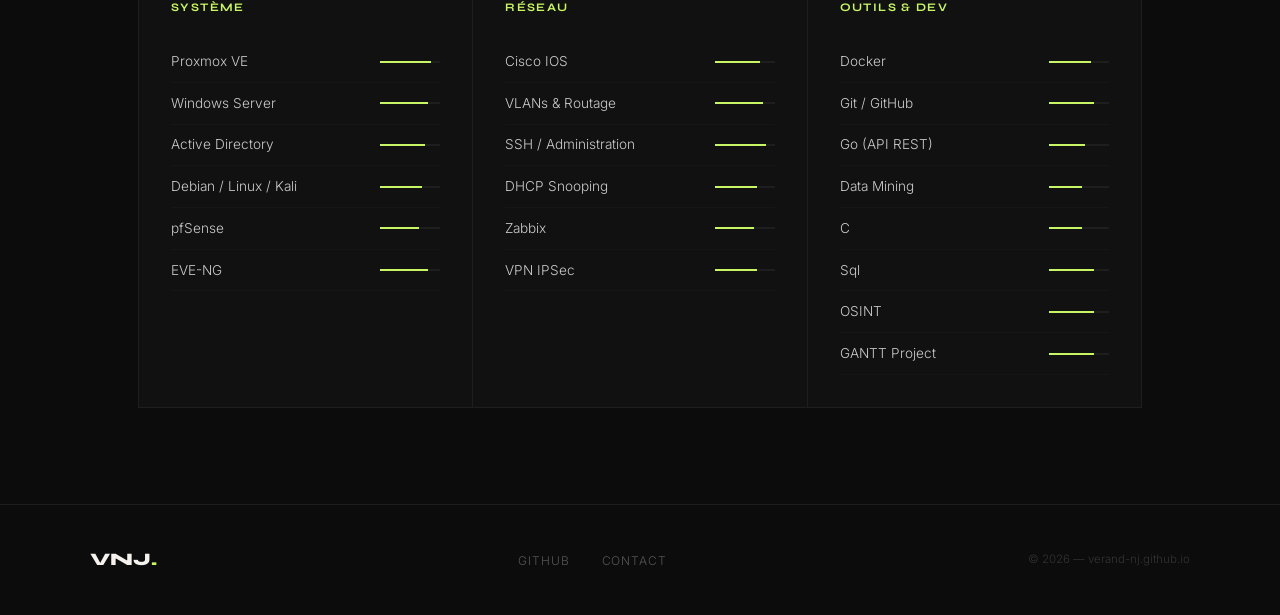
==== commit b73a682b: "ztna" ====
--- a/index.html
+++ b/index.html
@@ -23,7 +23,7 @@
       <li><a href="#fiches">E6</a></li>
       <li><a href="#projets">Projets</a></li>
       <li><a href="#skills">Skills</a></li>
-      <li><a href="assets/veille/ZTNA_Veille_Informatique_Verand.pdf" download="ZTNA_Veille_Technologique_Verand.pdf">veille informatique</a></li>
+      <li><a href="assets/veille/ZTNA.pdf" download="ZTNA.pdf">Veille informatique</a></li>
     </ul>
   </nav>
 
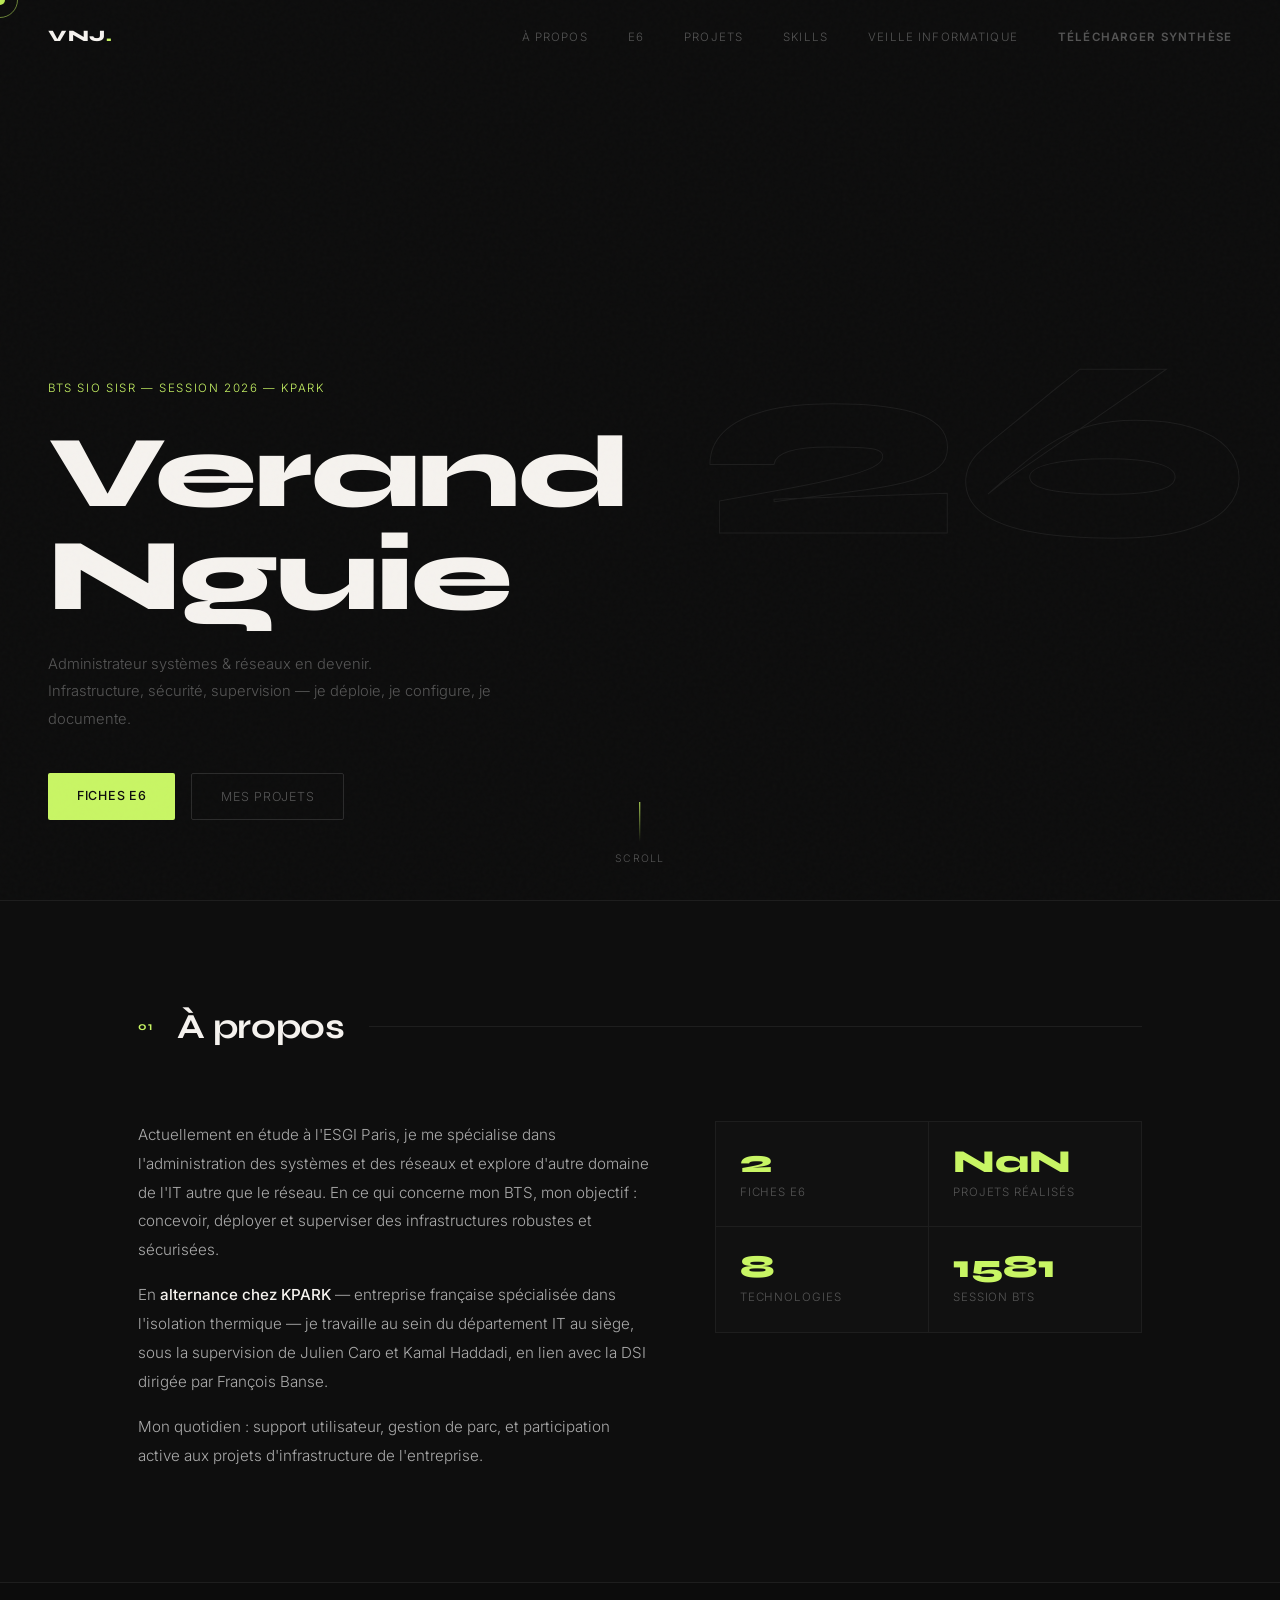
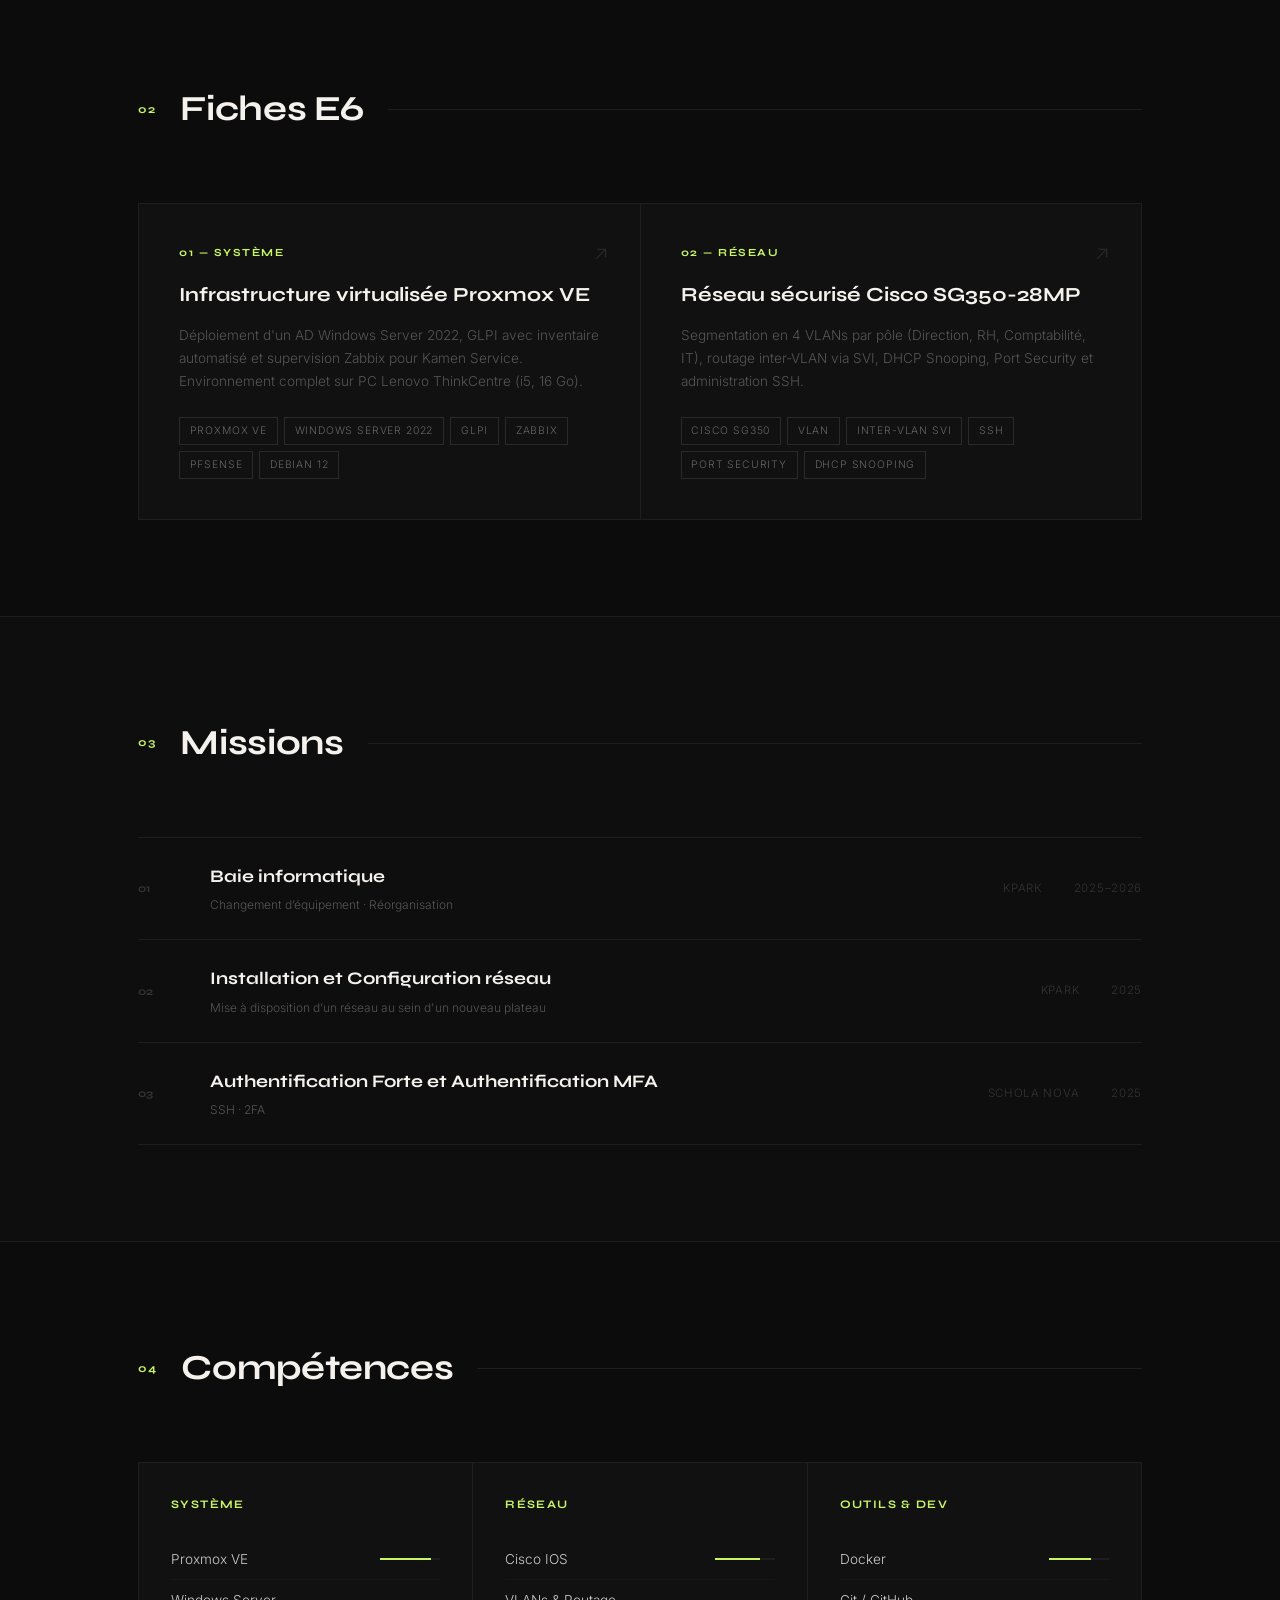
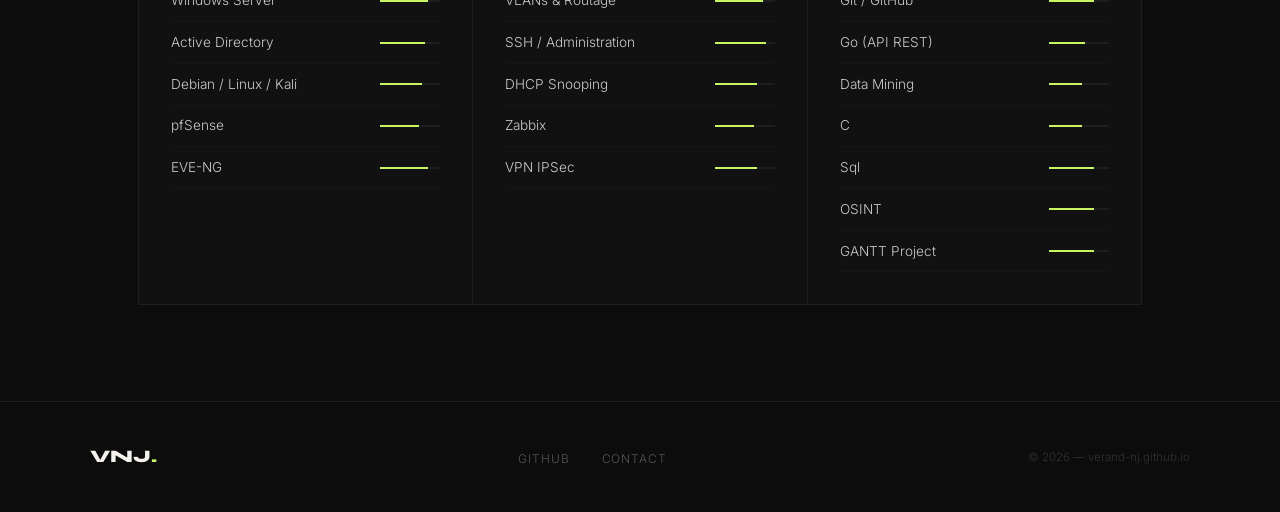
==== commit 151945bb: "add mission files" ====
--- a/index.html
+++ b/index.html
@@ -24,6 +24,7 @@
       <li><a href="#projets">Projets</a></li>
       <li><a href="#skills">Skills</a></li>
       <li><a href="assets/veille/ZTNA.pdf" download="ZTNA.pdf">Veille informatique</a></li>
+      <li><a href="assets/veille/Tab2Synthèse.xlsx" download="Tab2Synthèse.xlsx" class="accent" style="font-weight: 600;">Télécharger Synthèse</a></li>
     </ul>
   </nav>
 
@@ -58,7 +59,7 @@
       <div class="about-grid">
         <div class="about-text">
           <p>Actuellement en étude à l'ESGI Paris, je me spécialise dans l'administration des systèmes et des réseaux et explore d'autre domaine de l'IT autre que le réseau. En ce qui concerne mon BTS, mon objectif : concevoir, déployer et superviser des infrastructures robustes et sécurisées.</p>
-          <p>En <strong>alternance chez KPark</strong> — entreprise française spécialisée dans l'isolation thermique — je travaille au sein du département IT au siège, sous la supervision de Julien Caro et Kamal Haddadi, en lien avec la DSI dirigée par François Banse.</p>
+          <p>En <strong>alternance chez KPARK</strong> — entreprise française spécialisée dans l'isolation thermique — je travaille au sein du département IT au siège, sous la supervision de Julien Caro et Kamal Haddadi, en lien avec la DSI dirigée par François Banse.</p>
           <p>Mon quotidien : support utilisateur, gestion de parc, et participation active aux projets d'infrastructure de l'entreprise.</p>
         </div>
         <div>
@@ -96,7 +97,7 @@
       <div class="fiches-grid">
 
         <!-- Fiche Système -->
-        <a class="fiche-card" href="Fiche_Système.pdf" target="_blank">
+        <a class="fiche-card" href="assets/E6/FSystème.pdf" target="_blank">
           <div class="fiche-arrow">↗</div>
           <div class="fiche-num">01 — Système</div>
           <div class="fiche-title">Infrastructure virtualisée Proxmox VE</div>
@@ -114,7 +115,7 @@
         </a>
 
         <!-- Fiche Réseau -->
-        <a class="fiche-card" href="Fiche_Réseau.pdf" target="_blank">
+        <a class="fiche-card" href="assets/E6/Fiche_Réseau.pdf" target="_blank">
           <div class="fiche-arrow">↗</div>
           <div class="fiche-num">02 — Réseau</div>
           <div class="fiche-title">Réseau sécurisé Cisco SG350-28MP</div>
@@ -135,56 +136,45 @@
     </div>
   </div>
 
-  <!-- PROJETS -->
+  <!-- MISSIONS -->
   <div class="bg-alt" id="projets">
     <div class="section reveal">
       <div class="section-header">
         <span class="section-num">03</span>
-        <h2 class="section-title">Projets</h2>
+        <h2 class="section-title">Missions</h2>
         <div class="section-line"></div>
       </div>
       <div class="projects-list">
 
-        <a class="project-row" href="#" target="_blank">
+        <a class="project-row" href="assets/Mission/BaieInformatique.pdf" target="_blank">
           <span class="project-idx">01</span>
           <div>
-            <div class="project-name">UpcycleConnect</div>
-            <div class="project-tech">Infrastructure multi-sites · API REST Go · MySQL · OVHcloud VPS · Proxmox</div>
-          </div>
-          <span class="project-context">ESGI</span>
+            <div class="project-name">Baie informatique</div>
+            <div class="project-tech">Changement d’équipement · Réorganisation</div>
+          </div>
+          <span class="project-context">KPARK</span>
           <span class="project-year">2025–2026</span>
         </a>
 
-        <a class="project-row" href="#" target="_blank">
+        <a class="project-row" href="assets/Mission/ICRéseau.pdf" target="_blank">
           <span class="project-idx">02</span>
           <div>
-            <div class="project-name">Application Restaurant Docker</div>
-            <div class="project-tech">PostgreSQL · PHP API · Go API · Nginx · Docker Compose</div>
-          </div>
-          <span class="project-context">ESGI</span>
+            <div class="project-name">Installation et Configuration réseau</div>
+            <div class="project-tech">Mise à disposition d’un réseau au sein d'un nouveau plateau </div>
+          </div>
+          <span class="project-context">KPARK</span>
           <span class="project-year">2025</span>
         </a>
 
-        <a class="project-row" href="#" target="_blank">
+        <a class="project-row" href="assets/Mission/Projet_MFA.pdf" target="_blank">
           <span class="project-idx">03</span>
           <div>
-            <div class="project-name">TP pfSense IPsec VPN</div>
-            <div class="project-tech">VPN IPsec · DNS Unbound · GLPI DMZ · pfSense double-site</div>
-          </div>
-          <span class="project-context">ESGI</span>
+            <div class="project-name">Authentification Forte et Authentification MFA</div>
+            <div class="project-tech">SSH · 2FA</div>
+          </div>
+          <span class="project-context">Schola nova</span>
           <span class="project-year">2025</span>
         </a>
-
-        <a class="project-row" href="#" target="_blank">
-          <span class="project-idx">04</span>
-          <div>
-            <div class="project-name">KPark — Alternance IT</div>
-            <div class="project-tech">Support N1/N2 · Gestion de parc · ITSM · Windows</div>
-          </div>
-          <span class="project-context">Alternance</span>
-          <span class="project-year">2024–2026</span>
-        </a>
-
       </div>
     </div>
   </div>
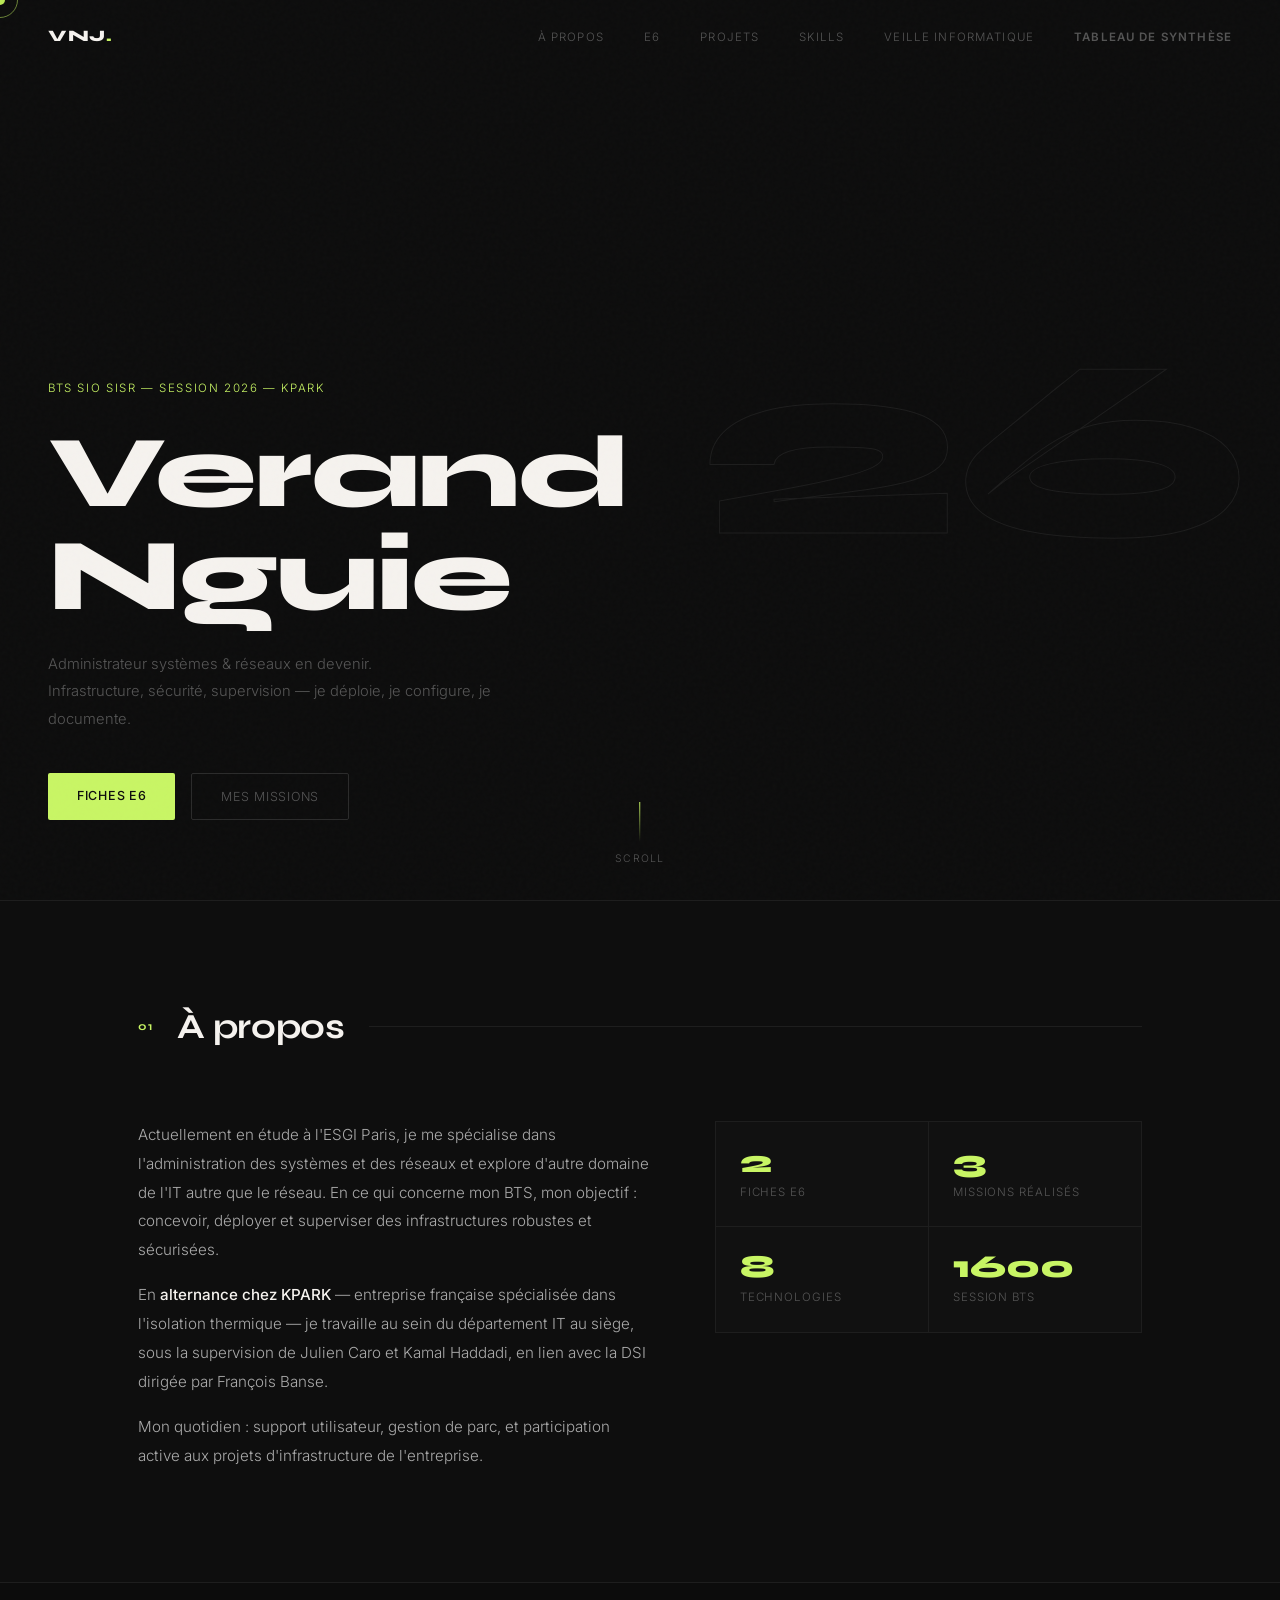
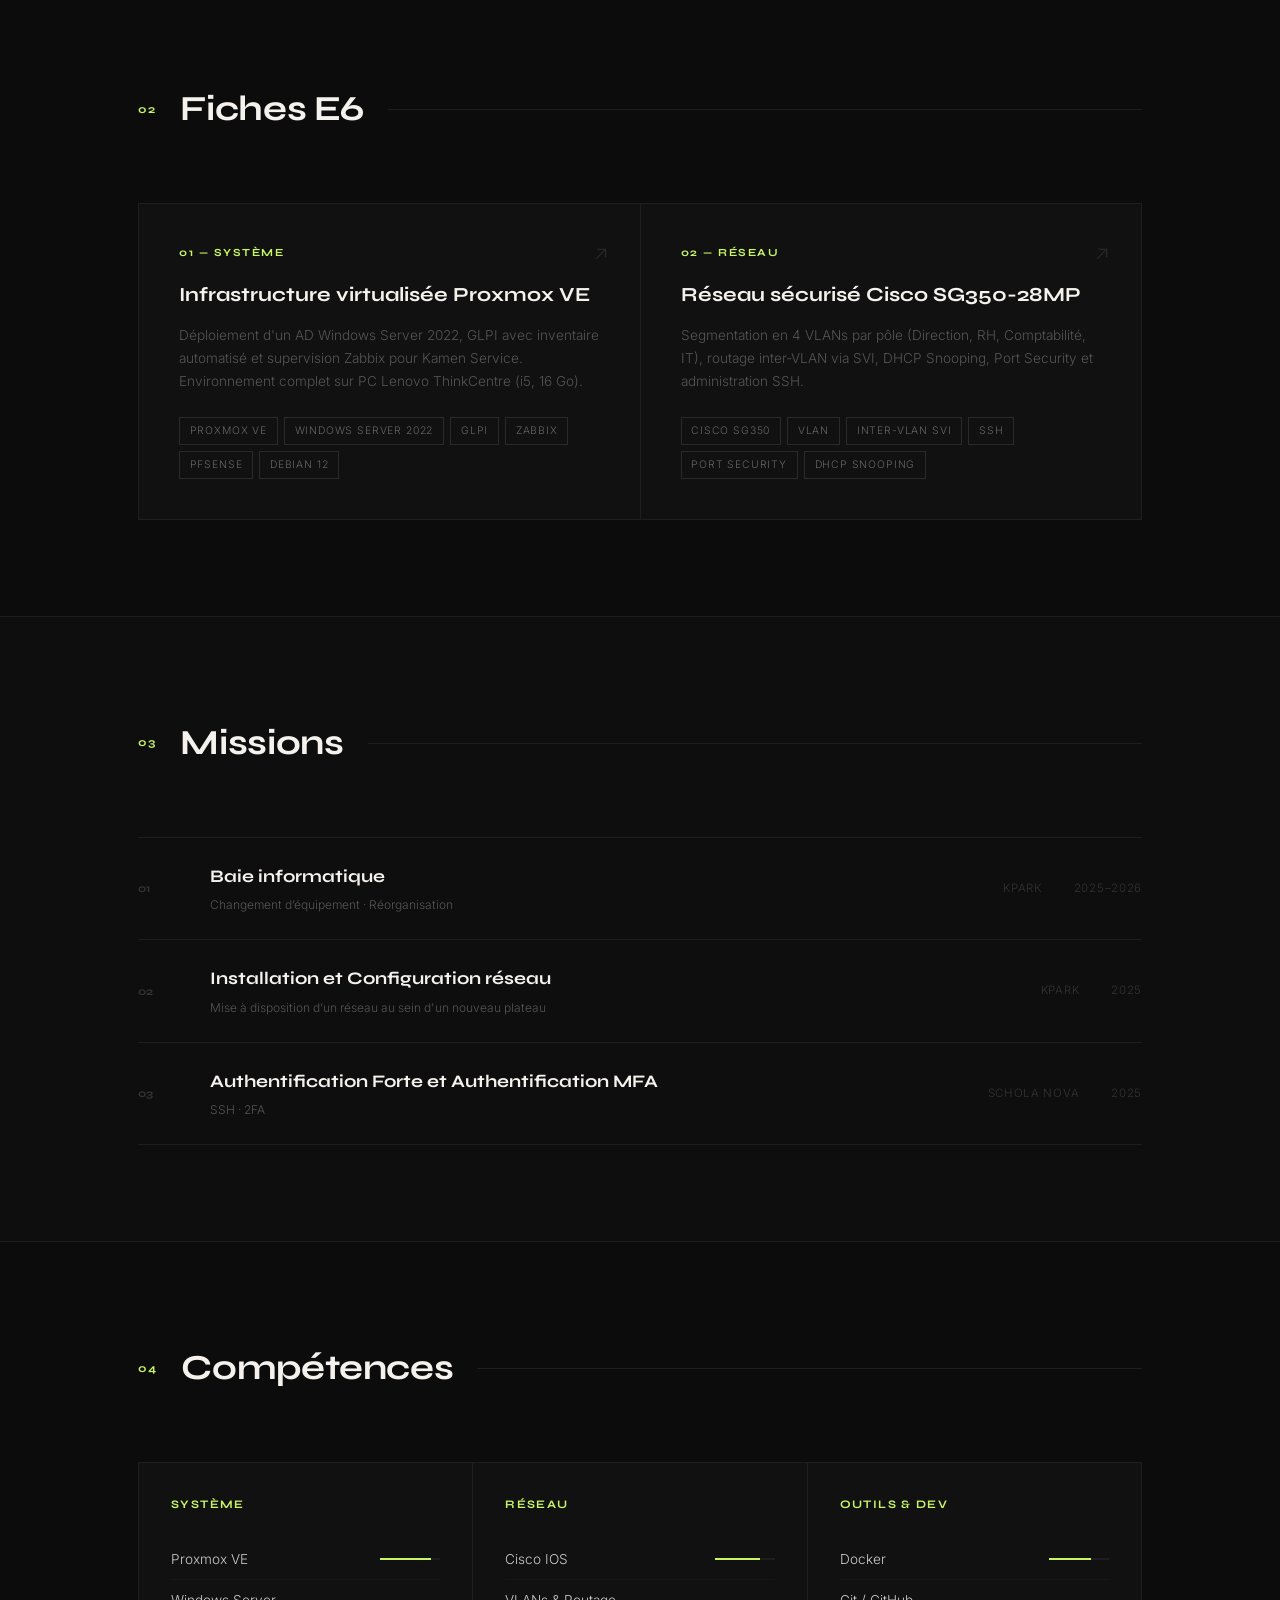
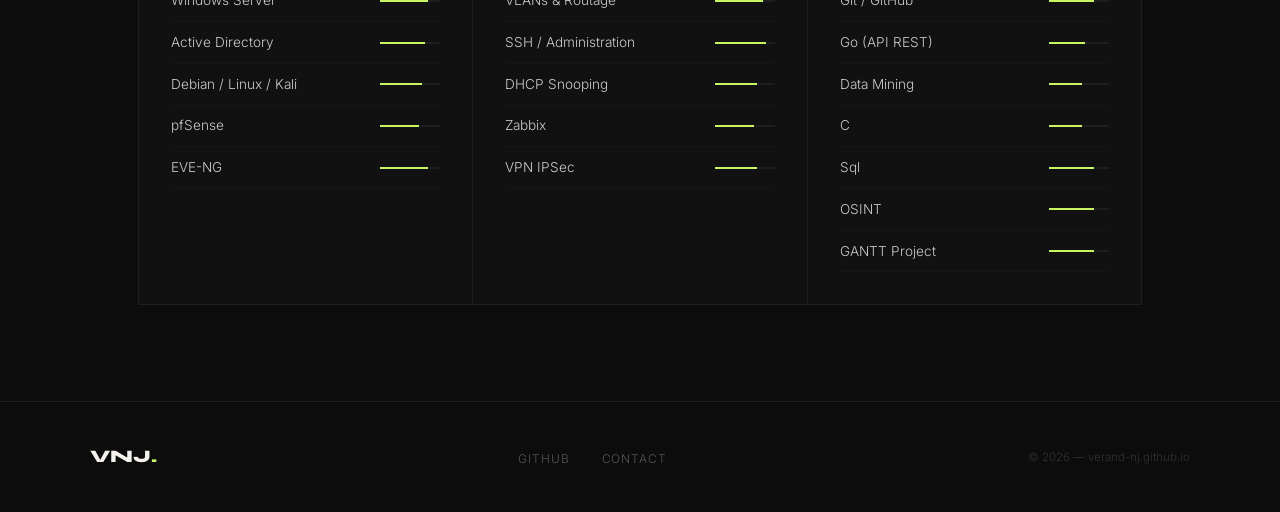
==== commit 18416374: "modification mission files" ====
--- a/index.html
+++ b/index.html
@@ -23,8 +23,8 @@
       <li><a href="#fiches">E6</a></li>
       <li><a href="#projets">Projets</a></li>
       <li><a href="#skills">Skills</a></li>
-      <li><a href="assets/veille/ZTNA.pdf" download="ZTNA.pdf">Veille informatique</a></li>
-      <li><a href="assets/veille/Tab2Synthèse.xlsx" download="Tab2Synthèse.xlsx" class="accent" style="font-weight: 600;">Télécharger Synthèse</a></li>
+      <li><a href="assets/veille/ZTNA.pdf" target="_blank">Veille informatique</a></li>
+      <li><a href="assets/veille/Tab2Synthèse.xlsx" target="_blank" class="accent" style="font-weight: 600;">Tableau de Synthèse</a></li>
     </ul>
   </nav>
 
@@ -40,7 +40,7 @@
     </p>
     <div class="hero-btns" id="heroBtns">
       <a class="btn btn-accent" href="#fiches">Fiches E6</a>
-      <a class="btn btn-ghost" href="#projets">Mes projets</a>
+      <a class="btn btn-ghost" href="#projets">Mes Missions</a>
     </div>
     <div class="hero-scroll">
       <div class="scroll-line"></div>
@@ -69,8 +69,8 @@
               <div class="stat-label">Fiches E6</div>
             </div>
             <div class="stat">
-              <div class="stat-num" data-target="..">0</div>
-              <div class="stat-label">Projets réalisés</div>
+              <div class="stat-num" data-target="3">0</div>
+              <div class="stat-label">Missions réalisés</div>
             </div>
             <div class="stat">
               <div class="stat-num" data-target="8">0</div>
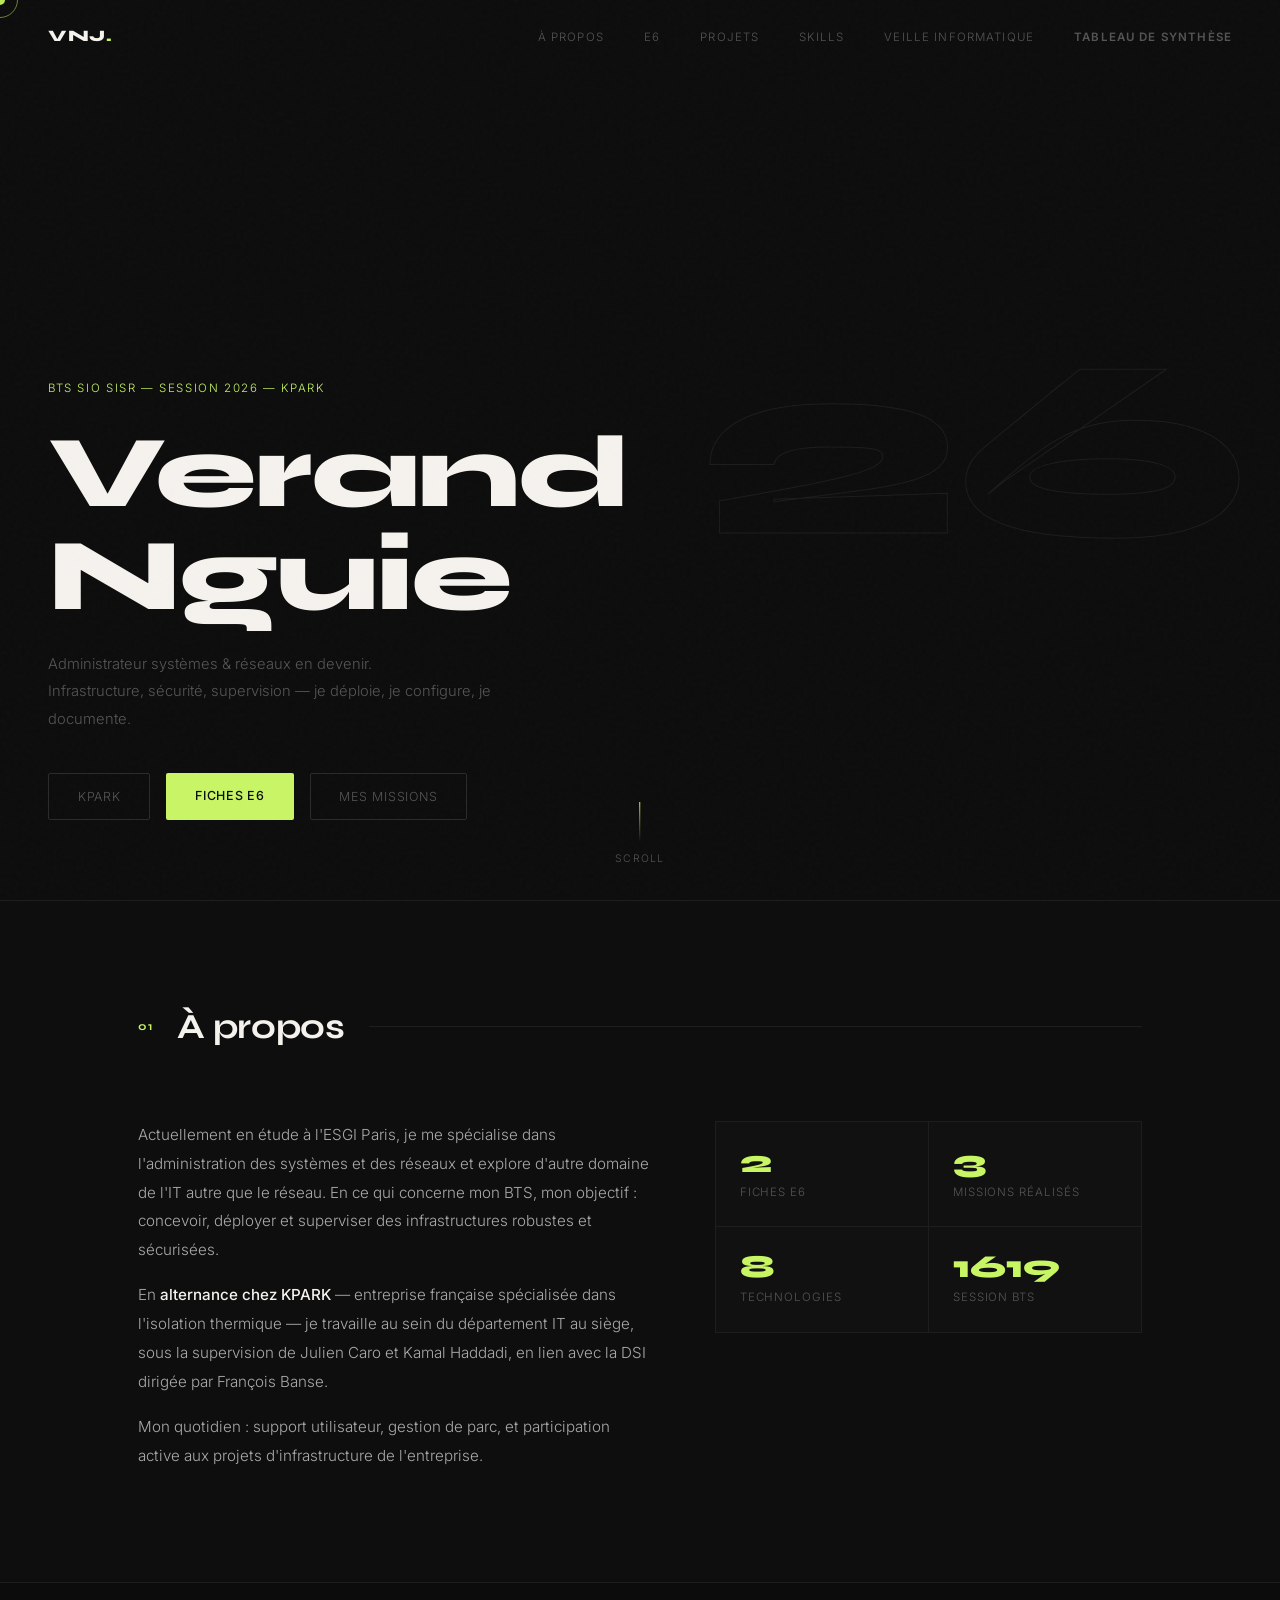
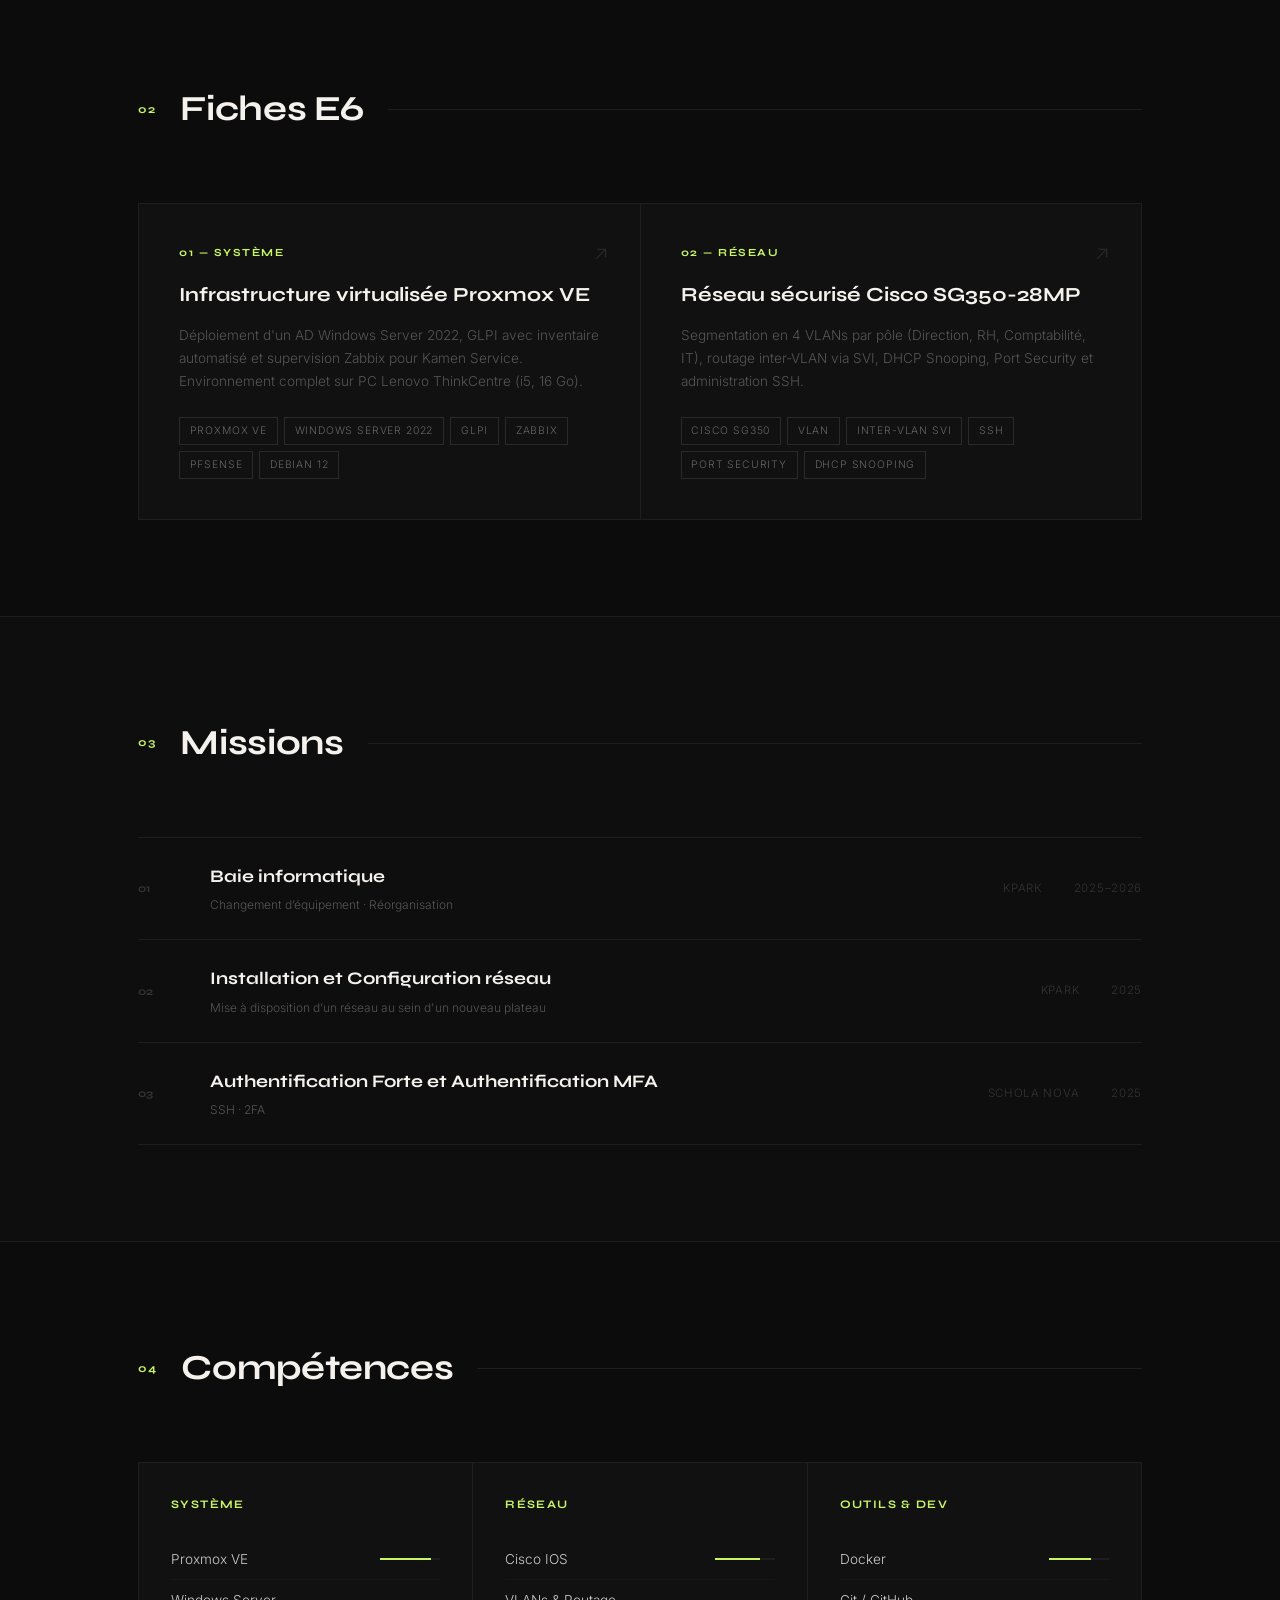
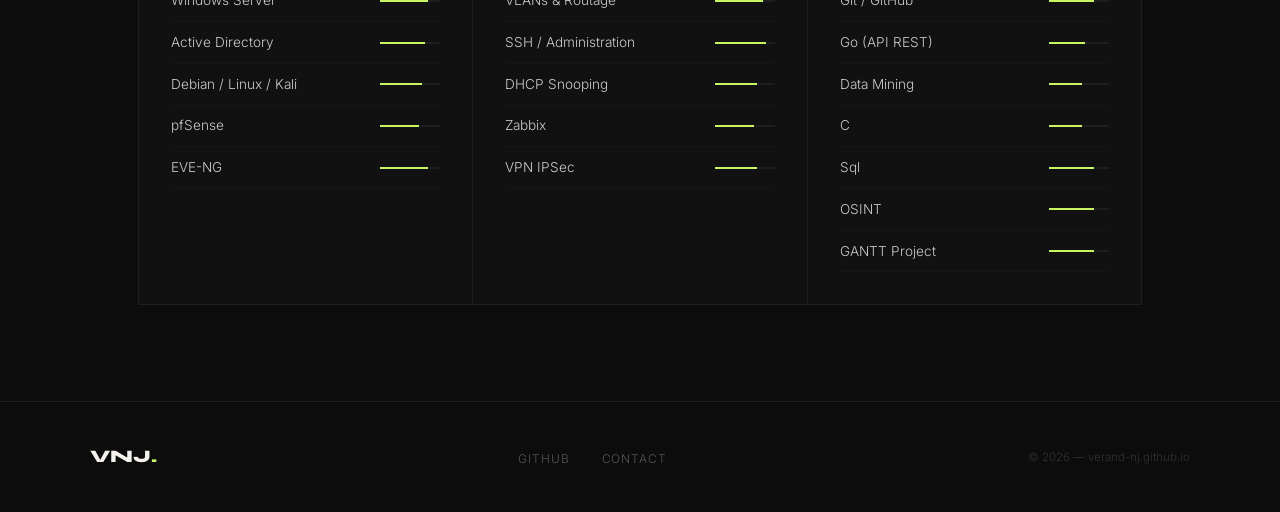
==== commit f9d32254: "add kpark" ====
--- a/index.html
+++ b/index.html
@@ -39,6 +39,7 @@
       Infrastructure, sécurité, supervision — je déploie, je configure, je documente.
     </p>
     <div class="hero-btns" id="heroBtns">
+      <a class="btn btn-ghost" href="assets/veille/KPARK.pdf" target="_blank">KPARK</a>
       <a class="btn btn-accent" href="#fiches">Fiches E6</a>
       <a class="btn btn-ghost" href="#projets">Mes Missions</a>
     </div>
